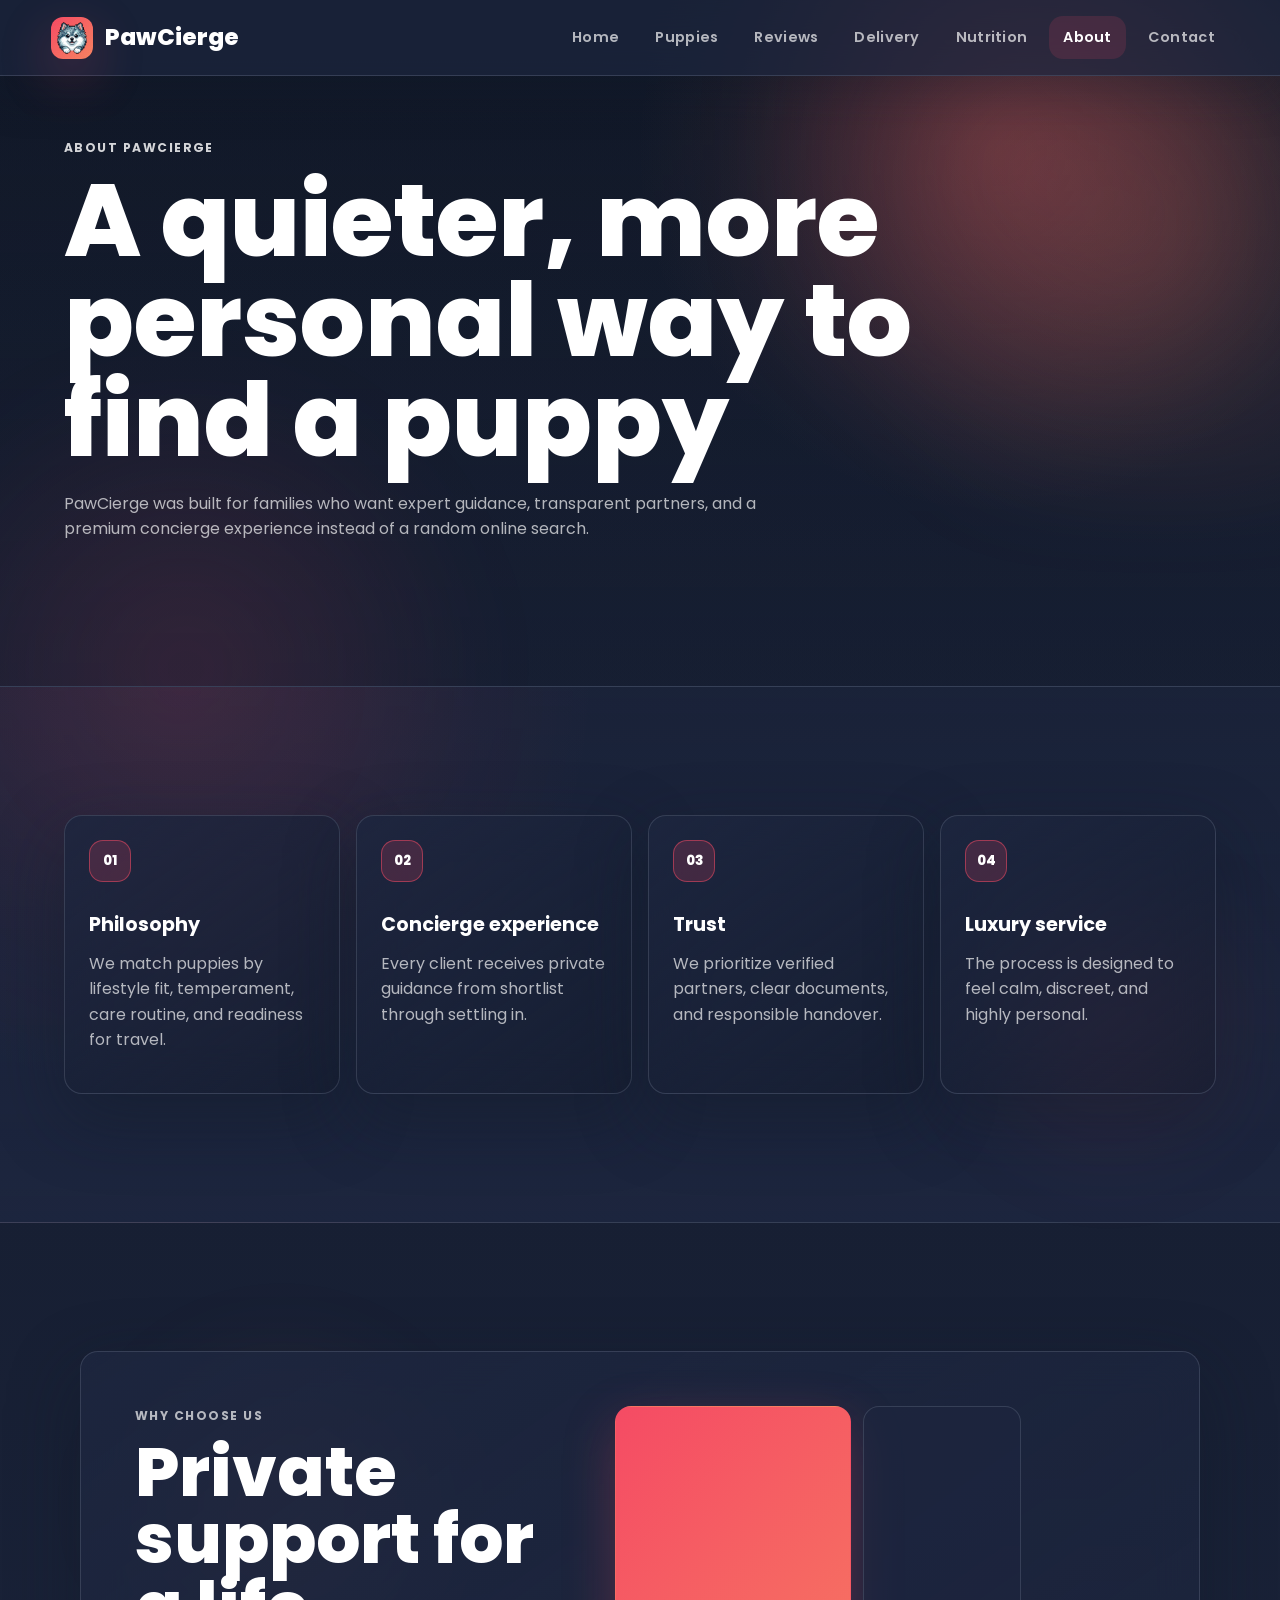
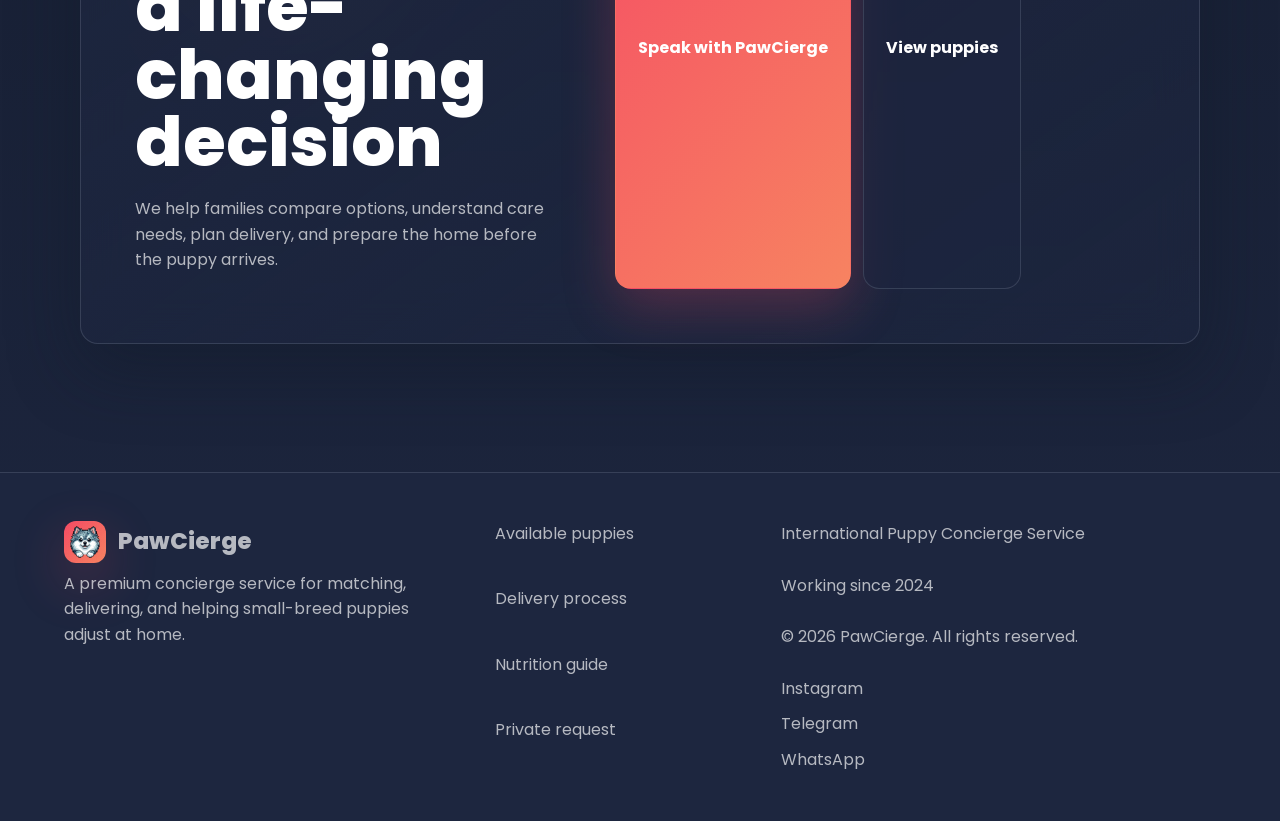
==== about.html @ ec2040f7 "update" ====
<!DOCTYPE html>
<html lang="en">
<head>
  <meta charset="UTF-8">
  <meta name="viewport" content="width=device-width, initial-scale=1.0">
  <meta name="description" content="About PawCierge, a premium international puppy concierge service.">
  <title>About | PawCierge</title>
  <link rel="icon" type="image/png" sizes="32x32" href="images/Logo/logo-32.png">
  <link rel="preconnect" href="https://fonts.googleapis.com">
  <link rel="preconnect" href="https://fonts.gstatic.com" crossorigin>
  <link href="https://fonts.googleapis.com/css2?family=Poppins:wght@400;500;600;700;800&display=swap" rel="stylesheet">
  <link rel="stylesheet" href="styles.css">
</head>
<body data-page="about">
  <div data-site-header></div>
  <main>
    <section class="section page-hero">
      <div class="section__head reveal">
        <p class="eyebrow">About PawCierge</p>
        <h1>A quieter, more personal way to find a puppy</h1>
        <p>PawCierge was built for families who want expert guidance, transparent partners, and a premium concierge experience instead of a random online search.</p>
      </div>
    </section>
    <section class="section section--dark">
      <div class="trust-grid reveal">
        <article class="trust-card"><span>01</span><h3>Philosophy</h3><p>We match puppies by lifestyle fit, temperament, care routine, and readiness for travel.</p></article>
        <article class="trust-card"><span>02</span><h3>Concierge experience</h3><p>Every client receives private guidance from shortlist through settling in.</p></article>
        <article class="trust-card"><span>03</span><h3>Trust</h3><p>We prioritize verified partners, clear documents, and responsible handover.</p></article>
        <article class="trust-card"><span>04</span><h3>Luxury service</h3><p>The process is designed to feel calm, discreet, and highly personal.</p></article>
      </div>
    </section>
    <section class="section lead-section">
      <div class="lead-panel reveal">
        <div class="lead-panel__copy">
          <p class="eyebrow">Why choose us</p>
          <h2>Private support for a life-changing decision</h2>
          <p>We help families compare options, understand care needs, plan delivery, and prepare the home before the puppy arrives.</p>
        </div>
        <div class="hero__actions">
          <a class="button button--primary" href="contact.html">Speak with PawCierge</a>
          <a class="button button--glass" href="puppies.html">View puppies</a>
        </div>
      </div>
    </section>
  </main>
  <div data-site-footer></div>
  <script src="data/puppies.js"></script>
  <script src="script.js"></script>
</body>
</html>
---- styles.css ----
:root {
  --accent-a: #F54B64;
  --accent-b: #F78361;
  --secondary-dark: #1D263F;
  --dark-grey: #4E586E;
  --white: #FFFFFF;
  --page-top: #111827;
  --primary-gradient: linear-gradient(135deg, #F54B64 0%, #F78361 100%);
  --surface: rgba(29, 38, 63, 0.72);
  --surface-solid: #1D263F;
  --surface-soft: rgba(29, 38, 63, 0.48);
  --line: rgba(78, 88, 110, 0.54);
  --line-hot: rgba(245, 75, 100, 0.52);
  --text-muted: rgba(255, 255, 255, 0.68);
  --text-soft: rgba(255, 255, 255, 0.82);
  --shadow: 0 24px 70px rgba(17, 24, 39, 0.44);
  --shadow-hot: 0 18px 52px rgba(245, 75, 100, 0.26);
  --font: "Poppins", "Google Sans", "Nunito Sans", Arial, sans-serif;
}

* {
  box-sizing: border-box;
}

html {
  width: 100%;
  max-width: 100%;
  overflow-x: hidden;
  scroll-behavior: smooth;
}

body {
  position: relative;
  width: 100%;
  max-width: 100%;
  overflow-x: hidden;
  margin: 0;
  color: var(--white);
  background: linear-gradient(180deg, #111827 0%, #1D263F 100%);
  font-family: var(--font);
  line-height: 1.6;
  text-size-adjust: 100%;
  -webkit-text-size-adjust: 100%;
  opacity: 0;
  transition: opacity 0.35s ease;
}

body.page-ready {
  opacity: 1;
}

img {
  display: block;
  width: auto;
  max-width: 100%;
  height: auto;
}

a {
  color: inherit;
  text-decoration: none;
}

button,
input,
textarea {
  min-width: 0;
  font: inherit;
}

main,
header,
footer,
section,
article,
div,
form,
nav {
  min-width: 0;
}

body::before,
body::after {
  position: fixed;
  z-index: -1;
  content: "";
  pointer-events: none;
  filter: blur(40px);
}

body::before {
  inset: -12% -8% auto auto;
  width: min(48vw, 620px);
  height: min(48vw, 620px);
  background:
    radial-gradient(circle at 40% 42%, rgba(245, 75, 100, 0.28), transparent 58%),
    radial-gradient(circle at 64% 58%, rgba(247, 131, 97, 0.22), transparent 62%);
}

body::after {
  inset: auto auto -12% -12%;
  width: min(54vw, 680px);
  height: min(54vw, 680px);
  background: radial-gradient(circle at 50% 50%, rgba(245, 75, 100, 0.18), transparent 64%);
}

.intro {
  position: fixed;
  inset: 0;
  z-index: 30;
  display: grid;
  place-items: center;
  overflow: hidden;
  overscroll-behavior: none;
  background:
    radial-gradient(circle at 48% 74%, rgba(245, 75, 100, 0.22), transparent 34%),
    radial-gradient(circle at 66% 44%, rgba(247, 131, 97, 0.16), transparent 38%),
    linear-gradient(180deg, #111827 0%, #1D263F 100%);
  transition: opacity 0.8s ease, visibility 0.8s ease;
}

.intro--hidden {
  opacity: 0;
  visibility: hidden;
}

.intro__skip {
  position: absolute;
  top: 24px;
  right: 24px;
  z-index: 2;
  min-height: 44px;
  padding: 0 18px;
  color: var(--white);
  cursor: pointer;
  background: rgba(29, 38, 63, 0.66);
  border: 1px solid var(--line);
  border-radius: 16px;
  box-shadow: var(--shadow);
  backdrop-filter: blur(18px);
  transition: transform 0.3s ease, border-color 0.3s ease, box-shadow 0.3s ease;
}

.intro__skip:hover {
  transform: translateY(-2px);
  border-color: var(--line-hot);
  box-shadow: var(--shadow-hot);
}

.intro__track {
  position: absolute;
  inset: auto 0 31%;
  height: clamp(170px, 25vw, 280px);
}

.intro__puppy {
  position: absolute;
  bottom: 0;
  width: clamp(180px, 26vw, 360px);
  opacity: 0;
  filter: drop-shadow(0 18px 28px rgba(17, 24, 39, 0.58));
  animation: puppyRun 3.35s ease-in-out 0.25s forwards;
}

.intro__brand {
  display: grid;
  gap: 10px;
  place-items: center;
  max-width: calc(100% - 32px);
  opacity: 0;
  animation: brandReveal 1.5s ease 3s forwards;
}

.intro__mark,
.brand__mark {
  display: block;
  width: 46px;
  height: 46px;
  object-fit: contain;
  background: var(--primary-gradient);
  border-radius: 16px;
  box-shadow: var(--shadow-hot);
}

.intro__name {
  font-size: clamp(4rem, 12vw, 9rem);
  font-weight: 800;
  line-height: 0.92;
  letter-spacing: 0;
}

.intro__line,
.eyebrow {
  color: var(--text-soft);
  font-size: 0.76rem;
  font-weight: 700;
  letter-spacing: 0.12em;
  text-transform: uppercase;
}

.site-header {
  position: fixed;
  top: 0;
  left: 0;
  right: 0;
  z-index: 10;
  display: flex;
  align-items: center;
  justify-content: space-between;
  gap: 24px;
  padding: 16px clamp(18px, 4vw, 58px);
  background: rgba(29, 38, 63, 0.72);
  border-bottom: 1px solid var(--line);
  backdrop-filter: blur(22px);
  box-shadow: 0 18px 44px rgba(17, 24, 39, 0.28);
  transform: translateZ(0);
  will-change: transform;
}

.brand {
  display: inline-flex;
  align-items: center;
  gap: 12px;
  font-size: 1.45rem;
  font-weight: 800;
  letter-spacing: 0;
}

.brand__mark {
  width: 42px;
  height: 42px;
  font-size: 0.86rem;
  border-radius: 12px;
}

.nav {
  display: flex;
  gap: 8px;
  color: var(--text-muted);
  font-size: 0.9rem;
  font-weight: 600;
  letter-spacing: 0.02em;
}

.nav a {
  position: relative;
  padding: 10px 14px;
  border-radius: 14px;
  transition: color 0.3s ease, background 0.3s ease, box-shadow 0.3s ease;
}

.nav a::after {
  position: absolute;
  left: 14px;
  right: 14px;
  bottom: 7px;
  height: 2px;
  content: "";
  background: var(--primary-gradient);
  border-radius: 999px;
  opacity: 0;
  transform: scaleX(0.4);
  transition: opacity 0.3s ease, transform 0.3s ease;
}

.nav a:hover {
  color: var(--white);
  background: rgba(78, 88, 110, 0.28);
  box-shadow: 0 0 28px rgba(245, 75, 100, 0.12);
}

.nav a.is-current {
  color: var(--white);
  background: rgba(245, 75, 100, 0.14);
}

.nav a:hover::after {
  opacity: 1;
  transform: scaleX(1);
}

.section {
  position: relative;
  width: 100%;
  max-width: 100%;
  padding: clamp(76px, 10vw, 128px) clamp(18px, 5vw, 72px);
  overflow-x: clip;
}

.hero {
  display: grid;
  min-height: 100svh;
  align-items: end;
  overflow: hidden;
  padding-top: 118px;
}

.page-hero {
  display: grid;
  min-height: 58svh;
  align-items: end;
  padding-top: 138px;
  background:
    radial-gradient(circle at 78% 22%, rgba(247, 131, 97, 0.16), transparent 32%),
    linear-gradient(180deg, rgba(17, 24, 39, 0.1), rgba(29, 38, 63, 0.28));
}

.page-hero .section__head {
  margin-bottom: 0;
}

.hero::after,
.section--dark::after,
.lead-section::after {
  position: absolute;
  z-index: 0;
  content: "";
  pointer-events: none;
  border-radius: 50%;
  filter: blur(46px);
}

.hero::after {
  right: 8%;
  top: 18%;
  width: min(420px, 42vw);
  height: min(420px, 42vw);
  background: radial-gradient(circle, rgba(247, 131, 97, 0.18), transparent 68%);
}

.hero__media,
.hero__overlay {
  position: absolute;
  inset: 0;
}

.hero__media {
  background-image: url("images/hero/background.jpg");
  background-size: cover;
  background-position: center center;
  background-repeat: no-repeat;
  opacity: 0.9;
  filter: saturate(1.14) contrast(1.06) brightness(1.04);
  transform: scale(1.01);
}

.hero__overlay {
  background:
    radial-gradient(ellipse at 24% 68%, rgba(17, 24, 39, 0.64), transparent 34%),
    linear-gradient(90deg, rgba(17, 24, 39, 0.92) 0%, rgba(17, 24, 39, 0.82) 25%, rgba(29, 38, 63, 0.34) 46%, transparent 64%);
}

.hero__content {
  position: relative;
  z-index: 1;
  max-width: 900px;
  padding-bottom: clamp(38px, 9vw, 92px);
  overflow-wrap: anywhere;
}

h1,
h2,
h3,
p {
  margin-top: 0;
}

h1,
h2 {
  margin-bottom: 20px;
  color: var(--white);
  font-weight: 800;
  line-height: 0.98;
  letter-spacing: 0;
}

h1 {
  font-size: clamp(3.1rem, 8vw, 7.3rem);
}

h2 {
  font-size: clamp(2.35rem, 5.4vw, 5rem);
}

h3 {
  margin-bottom: 10px;
  color: var(--white);
  font-size: 1.2rem;
  font-weight: 700;
  letter-spacing: 0;
}

.hero__text {
  max-width: 700px;
  color: var(--text-muted);
  font-size: clamp(1rem, 2vw, 1.22rem);
}

.hero__actions,
.puppy-card__actions {
  display: flex;
  flex-wrap: wrap;
  gap: 12px;
}

.hero__stats {
  display: grid;
  grid-template-columns: repeat(3, minmax(0, 1fr));
  gap: 10px;
  max-width: 720px;
  margin-top: 28px;
}

.hero__stats span {
  display: grid;
  gap: 2px;
  min-width: 0;
  padding: 14px;
  color: var(--text-muted);
  background: rgba(29, 38, 63, 0.48);
  border: 1px solid rgba(255, 255, 255, 0.1);
  border-radius: 16px;
  backdrop-filter: blur(18px);
}

.hero__stats strong {
  color: var(--white);
  font-size: 1.15rem;
  line-height: 1;
}

.button {
  display: inline-flex;
  align-items: center;
  justify-content: center;
  min-height: 50px;
  max-width: 100%;
  padding: 0 22px;
  color: var(--white);
  font-weight: 700;
  cursor: pointer;
  border: 1px solid transparent;
  border-radius: 16px;
  transition: transform 0.3s ease, border-color 0.3s ease, background 0.3s ease, box-shadow 0.3s ease;
}

.button:hover {
  transform: translateY(-2px);
}

.button--primary {
  background: var(--primary-gradient);
  box-shadow: var(--shadow-hot);
}

.button--primary:hover {
  box-shadow: 0 22px 70px rgba(247, 131, 97, 0.34);
}

.button--glass {
  color: var(--white);
  background: rgba(29, 38, 63, 0.62);
  border-color: var(--line);
}

.button--glass:hover {
  border-color: var(--line-hot);
  background: rgba(78, 88, 110, 0.36);
  box-shadow: 0 18px 44px rgba(245, 75, 100, 0.14);
}

.hero__note {
  position: absolute;
  right: clamp(18px, 5vw, 72px);
  bottom: clamp(18px, 5vw, 52px);
  z-index: 1;
  max-width: 350px;
  padding: 22px;
  background: var(--surface);
  border: 1px solid var(--line);
  border-radius: 18px;
  box-shadow: var(--shadow);
  backdrop-filter: blur(22px);
}

.hero__note span {
  display: block;
  margin-bottom: 8px;
  color: var(--text-soft);
}

.section-cta {
  position: relative;
  z-index: 1;
  display: flex;
  flex-wrap: wrap;
  gap: 12px;
  margin-top: 24px;
}

.section--dark {
  background:
    radial-gradient(circle at 14% 0%, rgba(245, 75, 100, 0.11), transparent 34%),
    linear-gradient(180deg, rgba(29, 38, 63, 0.64), rgba(29, 38, 63, 0.92));
  border-top: 1px solid var(--line);
  border-bottom: 1px solid var(--line);
}

.section--dark::after {
  right: 0;
  bottom: 6%;
  width: min(340px, 70vw);
  height: min(340px, 70vw);
  background: radial-gradient(circle, rgba(245, 75, 100, 0.13), transparent 68%);
}

.section__head {
  position: relative;
  z-index: 1;
  max-width: 900px;
  margin-bottom: 34px;
}

.facts-carousel {
  position: relative;
  z-index: 1;
  display: grid;
  grid-auto-flow: column;
  grid-auto-columns: minmax(min(260px, 84vw), 1fr);
  gap: 18px;
  overflow-x: auto;
  overflow-y: hidden;
  padding-bottom: 14px;
  scroll-snap-type: x mandatory;
  scroll-padding-inline: 1px;
  overscroll-behavior-inline: contain;
  -webkit-overflow-scrolling: touch;
}

.facts-carousel::-webkit-scrollbar {
  display: none;
}

.fact-card,
.review-card,
.puppy-card,
.lead-panel {
  background: linear-gradient(145deg, rgba(29, 38, 63, 0.88), rgba(29, 38, 63, 0.58));
  border: 1px solid var(--line);
  border-radius: 18px;
  box-shadow: var(--shadow);
  backdrop-filter: blur(22px);
}

.fact-card {
  min-height: 250px;
  padding: 26px;
  scroll-snap-align: start;
  scroll-snap-stop: always;
  transition: transform 0.3s ease, border-color 0.3s ease, background 0.3s ease, box-shadow 0.3s ease;
}

.fact-card:hover,
.puppy-card:hover {
  transform: translateY(-6px);
  border-color: var(--line-hot);
  background: linear-gradient(145deg, rgba(29, 38, 63, 0.94), rgba(78, 88, 110, 0.34));
  box-shadow: 0 24px 74px rgba(245, 75, 100, 0.18);
}

.fact-card__icon {
  display: grid;
  width: 48px;
  height: 48px;
  place-items: center;
  margin-bottom: 30px;
  color: var(--white);
  font-size: 0;
  background: var(--primary-gradient);
  border: 1px solid rgba(255, 255, 255, 0.18);
  border-radius: 16px;
  box-shadow: 0 16px 42px rgba(245, 75, 100, 0.18);
}

.fact-card__icon::before {
  font-size: 1.05rem;
  line-height: 1;
}

.fact-card:nth-child(1) .fact-card__icon::before {
  content: "\2197";
}

.fact-card:nth-child(2) .fact-card__icon::before {
  content: "\25C6";
}

.fact-card:nth-child(3) .fact-card__icon::before {
  content: "\2726";
}

.fact-card:nth-child(4) .fact-card__icon::before {
  content: "\2665";
}

.fact-card p,
.review-card span,
.puppy-card p,
.lead-panel p,
.footer p,
.footer a {
  color: var(--text-muted);
}

.trust-section {
  background:
    radial-gradient(circle at 84% 10%, rgba(247, 131, 97, 0.12), transparent 30%),
    linear-gradient(180deg, rgba(17, 24, 39, 0.08), rgba(29, 38, 63, 0.42));
  overflow: hidden;
}

.trust-grid {
  position: relative;
  z-index: 1;
  display: grid;
  grid-template-columns: repeat(4, minmax(0, 1fr));
  gap: 16px;
}

.trust-card {
  min-width: 0;
  min-height: 250px;
  padding: 24px;
  background: linear-gradient(145deg, rgba(29, 38, 63, 0.86), rgba(17, 24, 39, 0.42));
  border: 1px solid var(--line);
  border-radius: 18px;
  box-shadow: var(--shadow);
  backdrop-filter: blur(22px);
}

.trust-card span {
  display: inline-grid;
  width: 42px;
  height: 42px;
  place-items: center;
  margin-bottom: 28px;
  color: var(--white);
  font-size: 0.82rem;
  font-weight: 800;
  background: rgba(245, 75, 100, 0.18);
  border: 1px solid var(--line-hot);
  border-radius: 14px;
}

.trust-card p {
  color: var(--text-muted);
}

.review-shell {
  position: relative;
  width: 100%;
  max-width: 1000px;
  margin: 0 auto;
  padding: 0 58px 42px;
  overflow: hidden;
}

.reviews-track {
  overflow: hidden;
  overscroll-behavior-inline: contain;
  touch-action: pan-y;
}

.review-card {
  display: none;
  grid-template-columns: 260px 1fr;
  gap: 30px;
  align-items: center;
  min-height: 360px;
  padding: clamp(20px, 4vw, 34px);
  overflow: hidden;
}

.review-card.is-active {
  display: grid;
  animation: fadeLift 0.45s ease;
}

.review-card img {
  width: 100%;
  aspect-ratio: 1;
  object-fit: cover;
  border: 1px solid var(--line);
  border-radius: 16px;
}

.stars {
  margin-bottom: 18px;
  color: var(--accent-b);
  font-size: 0;
  letter-spacing: 0.16em;
}

.stars::before {
  content: "\2605\2605\2605\2605\2605";
  font-size: 1rem;
  letter-spacing: 0.16em;
}

.review-card__text {
  color: var(--white);
  font-size: clamp(1.45rem, 3vw, 2.2rem);
  font-weight: 700;
  line-height: 1.12;
  letter-spacing: 0;
  overflow-wrap: anywhere;
}

.carousel-arrow {
  position: absolute;
  top: 42%;
  z-index: 1;
  display: grid;
  width: 44px;
  height: 44px;
  place-items: center;
  color: var(--white);
  font-size: 0;
  cursor: pointer;
  background: rgba(29, 38, 63, 0.78);
  border: 1px solid var(--line);
  border-radius: 16px;
  box-shadow: var(--shadow);
  transition: transform 0.3s ease, border-color 0.3s ease, box-shadow 0.3s ease;
}

.carousel-arrow::before {
  font-size: 1.8rem;
  line-height: 1;
}

.carousel-arrow--prev::before {
  content: "\2039";
}

.carousel-arrow--next::before {
  content: "\203A";
}

.carousel-arrow:hover {
  transform: translateY(-2px);
  border-color: var(--line-hot);
  box-shadow: var(--shadow-hot);
}

.carousel-arrow--prev {
  left: 0;
}

.carousel-arrow--next {
  right: 0;
}

.review-dots {
  display: flex;
  justify-content: center;
  gap: 10px;
  margin-top: 22px;
}

.review-dots button {
  width: 9px;
  height: 9px;
  padding: 0;
  cursor: pointer;
  background: var(--dark-grey);
  border: 0;
  border-radius: 50%;
  transition: width 0.3s ease, background 0.3s ease;
}

.review-dots button.is-active {
  width: 30px;
  background: var(--primary-gradient);
  border-radius: 999px;
}

.puppy-grid {
  position: relative;
  z-index: 1;
  display: grid;
  grid-template-columns: repeat(3, minmax(0, 1fr));
  gap: 22px;
}

.catalog-controls {
  position: relative;
  z-index: 1;
  display: grid;
  grid-template-columns: repeat(5, minmax(0, 1fr));
  gap: 12px;
  margin-bottom: 18px;
  padding: 16px;
  background: rgba(17, 24, 39, 0.28);
  border: 1px solid var(--line);
  border-radius: 18px;
  backdrop-filter: blur(18px);
}

.catalog-controls label {
  display: grid;
  min-width: 0;
  gap: 8px;
}

.catalog-controls span {
  color: var(--text-soft);
  font-size: 0.78rem;
  font-weight: 800;
}

.catalog-controls select,
.lead-form select {
  width: 100%;
  max-width: 100%;
  height: 48px;
  min-width: 0;
  padding: 0 40px 0 14px;
  color: var(--white);
  cursor: pointer;
  appearance: none;
  background:
    linear-gradient(45deg, transparent 50%, rgba(255, 255, 255, 0.78) 50%) calc(100% - 22px) 50% / 7px 7px no-repeat,
    linear-gradient(135deg, rgba(255, 255, 255, 0.78) 50%, transparent 50%) calc(100% - 17px) 50% / 7px 7px no-repeat,
    rgba(29, 38, 63, 0.68);
  border: 1px solid var(--line);
  border-radius: 14px;
  outline: 0;
  transition: border-color 0.3s ease, box-shadow 0.3s ease, background-color 0.3s ease;
}

.catalog-controls select:focus,
.lead-form select:focus {
  border-color: var(--line-hot);
  box-shadow: 0 0 0 4px rgba(245, 75, 100, 0.16);
}

.catalog-count {
  position: relative;
  z-index: 1;
  margin: 0 0 18px;
  color: var(--text-soft);
  font-weight: 700;
}

.catalog-empty {
  grid-column: 1 / -1;
  margin: 0;
  padding: 24px;
  color: var(--text-soft);
  background: rgba(17, 24, 39, 0.32);
  border: 1px solid var(--line);
  border-radius: 18px;
}

.puppy-card {
  overflow: hidden;
  transition: transform 0.3s ease, border-color 0.3s ease, background 0.3s ease, box-shadow 0.3s ease;
}

.puppy-card[data-status="reserved"] {
  opacity: 0.78;
}

.puppy-card__image {
  position: relative;
  background: var(--secondary-dark);
}

.puppy-card__image img {
  width: 100%;
  aspect-ratio: 4 / 3;
  object-fit: cover;
}

.puppy-card__image span {
  position: absolute;
  top: 14px;
  left: 14px;
  padding: 8px 12px;
  color: var(--white);
  font-size: 0.78rem;
  font-weight: 800;
  background: var(--primary-gradient);
  border-radius: 14px;
  box-shadow: var(--shadow-hot);
}

.puppy-card__image span[data-status="reserved"] {
  background: linear-gradient(135deg, #4E586E, #1D263F);
  box-shadow: 0 16px 42px rgba(17, 24, 39, 0.22);
}

.puppy-card__body {
  display: grid;
  gap: 18px;
  padding: 22px;
  min-width: 0;
}

.puppy-card__heading {
  display: flex;
  align-items: start;
  justify-content: space-between;
  gap: 12px;
}

.puppy-card__heading p {
  margin-bottom: 0;
}

.puppy-card__price {
  flex: 0 0 auto;
  color: var(--white);
  font-weight: 800;
}

.puppy-card__meta {
  display: grid;
  grid-template-columns: repeat(3, 1fr);
  gap: 10px;
  margin: 0;
}

.puppy-card__meta div {
  padding-top: 12px;
  border-top: 1px solid var(--line);
}

.puppy-card__meta dt {
  color: var(--text-muted);
  font-size: 0.78rem;
}

.puppy-card__meta dd {
  margin: 0;
  color: var(--white);
  font-weight: 700;
}

.puppy-card__summary {
  min-height: 54px;
  margin-bottom: 0;
}

.nutrition-section {
  overflow: hidden;
}

.nutrition-section::before {
  position: absolute;
  right: 8%;
  top: 14%;
  z-index: 0;
  width: min(420px, 76vw);
  height: min(420px, 76vw);
  content: "";
  pointer-events: none;
  background:
    radial-gradient(circle at 42% 42%, rgba(247, 131, 97, 0.18), transparent 58%),
    radial-gradient(circle at 62% 60%, rgba(245, 75, 100, 0.14), transparent 64%);
  border-radius: 50%;
  filter: blur(46px);
}

.section__head p:not(.eyebrow) {
  max-width: 700px;
  color: var(--text-muted);
}

.nutrition-match {
  position: relative;
  z-index: 1;
  display: grid;
  grid-template-columns: minmax(0, 1.02fr) minmax(320px, 0.98fr);
  gap: clamp(22px, 4vw, 42px);
  max-width: 1120px;
  width: 100%;
  margin: 0 auto;
  padding: clamp(22px, 5vw, 46px);
  overflow: hidden;
  background:
    radial-gradient(circle at 10% 0%, rgba(247, 131, 97, 0.14), transparent 34%),
    linear-gradient(145deg, rgba(29, 38, 63, 0.9), rgba(29, 38, 63, 0.58));
  border: 1px solid var(--line);
  border-radius: 24px;
  box-shadow: var(--shadow), 0 0 70px rgba(245, 75, 100, 0.1);
  backdrop-filter: blur(24px);
}

.nutrition-form {
  display: grid;
  grid-template-columns: repeat(2, minmax(0, 1fr));
  gap: 16px;
}

.nutrition-form label,
.nutrition-form fieldset {
  display: grid;
  min-width: 0;
  gap: 8px;
  margin: 0;
  padding: 0;
  border: 0;
}

.nutrition-form span,
.nutrition-form legend,
.nutrition-result__grid span {
  color: var(--text-soft);
  font-size: 0.84rem;
  font-weight: 700;
}

.nutrition-form select {
  width: 100%;
  max-width: 100%;
  height: 52px;
  min-width: 0;
  padding: 0 42px 0 16px;
  color: var(--white);
  cursor: pointer;
  appearance: none;
  background:
    linear-gradient(45deg, transparent 50%, rgba(255, 255, 255, 0.82) 50%) calc(100% - 22px) 50% / 7px 7px no-repeat,
    linear-gradient(135deg, rgba(255, 255, 255, 0.82) 50%, transparent 50%) calc(100% - 17px) 50% / 7px 7px no-repeat,
    rgba(17, 24, 39, 0.36);
  border: 1px solid var(--line);
  border-radius: 16px;
  outline: 0;
  transition: border-color 0.3s ease, box-shadow 0.3s ease, background-color 0.3s ease;
}

.nutrition-form select:focus {
  border-color: var(--line-hot);
  box-shadow: 0 0 0 4px rgba(245, 75, 100, 0.16);
}

.nutrition-needs {
  grid-column: 1 / -1;
  grid-template-columns: repeat(5, minmax(0, 1fr));
  align-items: stretch;
}

.nutrition-needs legend {
  grid-column: 1 / -1;
}

.nutrition-needs label {
  position: relative;
  min-height: 54px;
  cursor: pointer;
}

.nutrition-needs input {
  position: absolute;
  opacity: 0;
  pointer-events: none;
}

.nutrition-needs label span {
  display: grid;
  height: 100%;
  min-height: 54px;
  place-items: center;
  padding: 10px;
  color: var(--white);
  line-height: 1.2;
  text-align: center;
  background: rgba(17, 24, 39, 0.36);
  border: 1px solid var(--line);
  border-radius: 16px;
  transition: border-color 0.3s ease, background 0.3s ease, box-shadow 0.3s ease;
}

.nutrition-needs input:checked + span {
  background: linear-gradient(135deg, rgba(245, 75, 100, 0.86), rgba(247, 131, 97, 0.82));
  border-color: rgba(255, 255, 255, 0.2);
  box-shadow: 0 14px 36px rgba(245, 75, 100, 0.18);
}

.nutrition-form .button {
  grid-column: 1 / -1;
  justify-self: start;
}

.nutrition-result {
  display: grid;
  align-content: center;
  min-height: 100%;
  padding: clamp(20px, 4vw, 30px);
  overflow: hidden;
  background:
    radial-gradient(circle at 100% 0%, rgba(247, 131, 97, 0.16), transparent 36%),
    rgba(17, 24, 39, 0.36);
  border: 1px solid rgba(255, 255, 255, 0.11);
  border-radius: 22px;
  box-shadow: inset 0 1px 0 rgba(255, 255, 255, 0.08);
}

.nutrition-result[hidden] {
  display: none;
}

.nutrition-result.is-visible {
  animation: fadeLift 0.45s ease;
}

.nutrition-result h3 {
  margin-bottom: 18px;
  font-size: clamp(1.6rem, 3vw, 2.3rem);
  line-height: 1.08;
}

.nutrition-result p {
  margin-bottom: 14px;
  color: var(--text-muted);
}

.nutrition-result__grid {
  display: grid;
  grid-template-columns: repeat(2, minmax(0, 1fr));
  gap: 12px;
  margin-bottom: 18px;
}

.nutrition-result__grid div {
  display: grid;
  gap: 6px;
  padding: 14px;
  background: rgba(29, 38, 63, 0.52);
  border: 1px solid var(--line);
  border-radius: 16px;
}

.nutrition-result__grid strong {
  color: var(--white);
  line-height: 1.25;
}

.nutrition-result small {
  display: block;
  margin-top: 4px;
  color: var(--text-soft);
  line-height: 1.5;
}

.puppy-detail {
  position: fixed;
  inset: 0;
  z-index: 40;
  display: grid;
  place-items: center;
  padding: clamp(14px, 3vw, 28px);
  overflow-y: auto;
  overscroll-behavior: contain;
}

.puppy-detail[hidden] {
  display: none;
}

.puppy-detail__backdrop {
  position: fixed;
  inset: 0;
  background: rgba(5, 8, 18, 0.78);
  backdrop-filter: blur(18px);
}

.puppy-detail__panel {
  position: relative;
  z-index: 1;
  display: grid;
  grid-template-columns: minmax(0, 0.92fr) minmax(0, 1.08fr);
  gap: clamp(22px, 4vw, 42px);
  width: min(1180px, 100%);
  max-height: calc(100svh - 32px);
  overflow: auto;
  padding: clamp(18px, 4vw, 34px);
  background:
    radial-gradient(circle at 12% 8%, rgba(247, 131, 97, 0.16), transparent 34%),
    linear-gradient(145deg, rgba(29, 38, 63, 0.96), rgba(17, 24, 39, 0.92));
  border: 1px solid var(--line);
  border-radius: 26px;
  box-shadow: 0 38px 120px rgba(0, 0, 0, 0.52);
}

.puppy-detail__close {
  position: absolute;
  top: 16px;
  right: 16px;
  z-index: 2;
  min-height: 40px;
  padding: 0 14px;
  color: var(--white);
  cursor: pointer;
  background: rgba(17, 24, 39, 0.64);
  border: 1px solid var(--line);
  border-radius: 14px;
}

.puppy-detail__gallery {
  display: grid;
  align-content: start;
  gap: 12px;
  min-width: 0;
}

.puppy-detail__gallery > img {
  width: 100%;
  aspect-ratio: 4 / 5;
  object-fit: cover;
  background: var(--secondary-dark);
  border: 1px solid var(--line);
  border-radius: 20px;
}

.puppy-detail__thumbs {
  display: grid;
  grid-template-columns: repeat(3, minmax(0, 1fr));
  gap: 10px;
}

.puppy-detail__thumbs button {
  min-width: 0;
  padding: 0;
  overflow: hidden;
  cursor: pointer;
  background: transparent;
  border: 1px solid var(--line);
  border-radius: 14px;
}

.puppy-detail__thumbs button.is-active {
  border-color: var(--line-hot);
  box-shadow: 0 0 0 3px rgba(245, 75, 100, 0.14);
}

.puppy-detail__thumbs img {
  width: 100%;
  aspect-ratio: 1;
  object-fit: cover;
}

.puppy-detail__content {
  display: grid;
  align-content: start;
  gap: 18px;
  min-width: 0;
  padding-top: 26px;
}

.puppy-detail__content h2 {
  margin-bottom: 0;
  font-size: clamp(2.35rem, 4.6vw, 4.6rem);
}

.puppy-detail__content h1 {
  margin-bottom: 0;
  font-size: clamp(2.35rem, 4.8vw, 5rem);
}

.puppy-detail__content > p,
.detail-info-grid p {
  color: var(--text-muted);
}

.puppy-detail__facts {
  display: grid;
  grid-template-columns: repeat(4, minmax(0, 1fr));
  gap: 10px;
  margin: 0;
}

.puppy-detail__facts div,
.detail-info-grid section {
  min-width: 0;
  padding: 14px;
  background: rgba(17, 24, 39, 0.34);
  border: 1px solid var(--line);
  border-radius: 16px;
}

.puppy-detail__facts dt {
  color: var(--text-muted);
  font-size: 0.76rem;
  font-weight: 700;
}

.puppy-detail__facts dd {
  margin: 0;
  color: var(--white);
  font-weight: 800;
}

.trait-list {
  display: flex;
  flex-wrap: wrap;
  gap: 8px;
}

.trait-list span {
  padding: 8px 12px;
  color: var(--white);
  font-size: 0.82rem;
  font-weight: 800;
  background: rgba(245, 75, 100, 0.16);
  border: 1px solid var(--line-hot);
  border-radius: 999px;
}

.detail-info-grid {
  display: grid;
  grid-template-columns: repeat(3, minmax(0, 1fr));
  gap: 10px;
}

.detail-info-grid h3 {
  font-size: 1rem;
}

.detail-info-grid p {
  margin-bottom: 0;
  font-size: 0.9rem;
}

.detail-inquiry {
  display: grid;
  grid-template-columns: repeat(2, minmax(0, 1fr));
  gap: 12px;
  padding: 16px;
  background: rgba(17, 24, 39, 0.28);
  border: 1px solid var(--line);
  border-radius: 18px;
}

.detail-inquiry label {
  display: grid;
  gap: 8px;
  min-width: 0;
}

.detail-inquiry label:nth-child(3),
.detail-inquiry .button,
.detail-inquiry .form-message {
  grid-column: 1 / -1;
}

.detail-inquiry span {
  color: var(--text-soft);
  font-size: 0.84rem;
  font-weight: 700;
}

.detail-inquiry input,
.detail-inquiry textarea {
  width: 100%;
  max-width: 100%;
  color: var(--white);
  background: rgba(29, 38, 63, 0.68);
  border: 1px solid var(--line);
  border-radius: 14px;
  outline: 0;
}

.detail-inquiry input {
  height: 48px;
  padding: 0 14px;
}

.detail-inquiry textarea {
  min-height: 92px;
  padding: 12px 14px;
  resize: vertical;
}

.detail-contact-row {
  display: flex;
  flex-wrap: wrap;
  gap: 10px;
}

body.has-detail-open {
  overflow: hidden;
}

.puppy-page-hero {
  display: grid;
  grid-template-columns: minmax(0, 0.94fr) minmax(0, 1.06fr);
  gap: clamp(24px, 5vw, 62px);
  align-items: center;
  padding-top: 142px;
}

.lead-section::after {
  left: 8%;
  top: 12%;
  width: min(360px, 72vw);
  height: min(360px, 72vw);
  background: radial-gradient(circle, rgba(247, 131, 97, 0.16), transparent 68%);
}

.lead-panel {
  position: relative;
  z-index: 1;
  display: grid;
  grid-template-columns: 0.88fr 1.12fr;
  gap: clamp(28px, 5vw, 64px);
  max-width: 1120px;
  width: 100%;
  margin: 0 auto;
  padding: clamp(24px, 5vw, 54px);
}

.lead-form {
  display: grid;
  gap: 16px;
}

.lead-form label,
.lead-form fieldset {
  display: grid;
  gap: 8px;
  margin: 0;
  padding: 0;
  border: 0;
}

.lead-form span,
.lead-form legend {
  color: var(--text-soft);
  font-size: 0.86rem;
  font-weight: 700;
}

.lead-form input,
.lead-form select,
.lead-form textarea {
  width: 100%;
  max-width: 100%;
  color: var(--white);
  background: rgba(29, 38, 63, 0.68);
  border: 1px solid var(--line);
  border-radius: 16px;
  outline: 0;
  transition: border-color 0.3s ease, box-shadow 0.3s ease, background 0.3s ease;
}

.lead-form input::placeholder,
.lead-form textarea::placeholder {
  color: rgba(255, 255, 255, 0.54);
}

.lead-form input,
.lead-form select {
  height: 52px;
  padding: 0 16px;
}

.lead-form textarea {
  resize: vertical;
  min-height: 112px;
  padding: 14px 16px;
}

.lead-form input:focus,
.lead-form select:focus,
.lead-form textarea:focus {
  background: rgba(29, 38, 63, 0.86);
  border-color: var(--line-hot);
  box-shadow: 0 0 0 4px rgba(245, 75, 100, 0.16);
}

.contact-choice {
  grid-template-columns: 1fr 1fr;
}

.contact-choice legend {
  grid-column: 1 / -1;
}

.radio-card {
  position: relative;
  min-height: 54px;
  cursor: pointer;
}

.radio-card input {
  position: absolute;
  opacity: 0;
  pointer-events: none;
}

.radio-card span {
  display: grid;
  height: 100%;
  place-items: center;
  text-align: center;
  color: var(--white);
  background: rgba(29, 38, 63, 0.68);
  border: 1px solid var(--line);
  border-radius: 16px;
  transition: border-color 0.3s ease, background 0.3s ease, box-shadow 0.3s ease;
}

.radio-card input:checked + span {
  background: var(--primary-gradient);
  border-color: rgba(255, 255, 255, 0.18);
  box-shadow: var(--shadow-hot);
}

.form-message {
  min-height: 26px;
  margin: 0;
  color: var(--text-soft);
}

.lead-form.has-error .form-message {
  color: var(--accent-a);
}

.name-generator-section {
  overflow: hidden;
  padding-top: clamp(18px, 4vw, 42px);
}

.name-generator-section::before {
  position: absolute;
  right: 10%;
  top: 20%;
  z-index: 0;
  width: min(360px, 72vw);
  height: min(360px, 72vw);
  content: "";
  pointer-events: none;
  background: radial-gradient(circle, rgba(247, 131, 97, 0.15), transparent 68%);
  border-radius: 50%;
  filter: blur(44px);
}

.name-generator {
  position: relative;
  z-index: 1;
  display: grid;
  grid-template-columns: 1fr minmax(320px, 440px);
  gap: clamp(24px, 5vw, 54px);
  align-items: center;
  max-width: 1120px;
  width: 100%;
  margin: 0 auto;
  padding: clamp(24px, 5vw, 46px);
  overflow: hidden;
  background:
    radial-gradient(circle at 12% 16%, rgba(247, 131, 97, 0.16), transparent 32%),
    linear-gradient(145deg, rgba(29, 38, 63, 0.88), rgba(29, 38, 63, 0.56));
  border: 1px solid var(--line);
  border-radius: 26px;
  box-shadow: var(--shadow), 0 0 70px rgba(245, 75, 100, 0.12);
  backdrop-filter: blur(24px);
}

.name-generator__copy {
  position: relative;
  display: grid;
  gap: 12px;
}

.name-generator__copy h2 {
  max-width: 720px;
  margin-bottom: 4px;
  font-size: clamp(2rem, 4.8vw, 4.4rem);
}

.name-generator__copy p:not(.eyebrow),
.name-generator__widget {
  color: var(--text-muted);
}

.name-generator__icon {
  position: relative;
  display: block;
  width: 54px;
  height: 54px;
  margin-bottom: 8px;
  object-fit: contain;
  border: 1px solid rgba(255, 255, 255, 0.18);
  border-radius: 18px;
  box-shadow: var(--shadow-hot);
  animation: pawBounce 2.8s ease-in-out infinite;
}

.name-generator__widget {
  display: grid;
  gap: 18px;
  padding: clamp(18px, 3vw, 24px);
  background: rgba(17, 24, 39, 0.34);
  border: 1px solid rgba(255, 255, 255, 0.1);
  border-radius: 24px;
  box-shadow: inset 0 1px 0 rgba(255, 255, 255, 0.08);
  backdrop-filter: blur(18px);
}

.name-generator__categories {
  display: grid;
  grid-template-columns: repeat(5, minmax(0, 1fr));
  gap: 8px;
}

.name-generator__category {
  min-width: 0;
  min-height: 42px;
  padding: 0 10px;
  color: var(--text-soft);
  font-size: 0.82rem;
  font-weight: 800;
  cursor: pointer;
  background: rgba(29, 38, 63, 0.68);
  border: 1px solid var(--line);
  border-radius: 14px;
  transition: transform 0.3s ease, border-color 0.3s ease, background 0.3s ease, box-shadow 0.3s ease;
}

.name-generator__category:hover,
.name-generator__category.is-active {
  color: var(--white);
  background: var(--primary-gradient);
  border-color: rgba(255, 255, 255, 0.18);
  box-shadow: 0 12px 32px rgba(245, 75, 100, 0.2);
}

.name-generator__category:hover {
  transform: translateY(-2px);
}

.name-generator__result {
  display: grid;
  min-height: 104px;
  place-items: center;
  padding: 18px;
  color: var(--white);
  font-size: clamp(2.35rem, 7vw, 4.9rem);
  font-weight: 800;
  line-height: 0.96;
  text-align: center;
  overflow-wrap: anywhere;
  background:
    radial-gradient(circle at 50% 0%, rgba(247, 131, 97, 0.18), transparent 54%),
    rgba(29, 38, 63, 0.46);
  border: 1px solid rgba(255, 255, 255, 0.12);
  border-radius: 22px;
  box-shadow: 0 18px 54px rgba(17, 24, 39, 0.3);
}

.name-generator__result.is-changing {
  animation: nameReveal 0.48s ease;
}

.name-generator__button {
  width: 100%;
}

.footer {
  display: grid;
  grid-template-columns: 1.1fr 0.7fr 1.2fr;
  gap: 32px;
  padding: 48px clamp(18px, 5vw, 72px);
  overflow: hidden;
  background: var(--secondary-dark);
  border-top: 1px solid var(--line);
}

.footer__brand p {
  max-width: 360px;
}

.footer__links,
.footer__meta,
.footer__meta nav {
  display: grid;
  gap: 10px;
}

.footer a {
  transition: color 0.3s ease;
}

.footer a:hover {
  color: var(--accent-b);
}

.reveal {
  opacity: 0;
  transform: translateY(22px);
  transition: opacity 0.7s ease, transform 0.7s ease;
}

.reveal.is-visible {
  opacity: 1;
  transform: translateY(0);
}

@keyframes puppyRun {
  0% {
    left: -16%;
    opacity: 0;
    transform: translateY(0) scaleX(1);
  }
  15%,
  82% {
    opacity: 1;
  }
  44% {
    transform: translateY(-10px) scaleX(1);
  }
  100% {
    left: 108%;
    opacity: 0;
    transform: translateY(0) scaleX(1);
  }
}

@keyframes brandReveal {
  from {
    opacity: 0;
    transform: translateY(20px);
  }
  to {
    opacity: 1;
    transform: translateY(0);
  }
}

@keyframes fadeLift {
  from {
    opacity: 0;
    transform: translateY(14px);
  }
  to {
    opacity: 1;
    transform: translateY(0);
  }
}

@keyframes nameReveal {
  from {
    opacity: 0;
    transform: translateY(12px) scale(0.98);
  }
  to {
    opacity: 1;
    transform: translateY(0) scale(1);
  }
}

@keyframes pawBounce {
  0%,
  100% {
    transform: translateY(0) rotate(-4deg);
  }
  50% {
    transform: translateY(-5px) rotate(4deg);
  }
}

@media (max-width: 980px) {
  .nav {
    display: none;
  }

  .hero__note {
    position: relative;
    right: auto;
    bottom: auto;
    max-width: none;
    margin-top: 18px;
  }

  .puppy-grid {
    grid-template-columns: repeat(2, minmax(0, 1fr));
  }

  .lead-panel,
  .name-generator,
  .footer {
    grid-template-columns: 1fr;
  }
}

@media (max-width: 720px) {
  body::before,
  body::after,
  .hero::after,
  .section--dark::after,
  .nutrition-section::before,
  .lead-section::after,
  .name-generator-section::before {
    width: min(62vw, 260px);
    height: min(62vw, 260px);
    filter: blur(34px);
  }

  body::before {
    inset: -80px -96px auto auto;
  }

  body::after {
    inset: auto auto -96px -104px;
  }

  .site-header {
    min-height: 72px;
    padding: 12px max(16px, env(safe-area-inset-left)) 12px max(16px, env(safe-area-inset-right));
    background: rgba(29, 38, 63, 0.92);
    backdrop-filter: none;
  }

  .brand {
    gap: 10px;
    max-width: 100%;
    font-size: 1.22rem;
  }

  .brand__mark {
    flex: 0 0 40px;
    width: 40px;
    height: 40px;
  }

  .intro__name {
    font-size: clamp(3rem, 16vw, 5rem);
    line-height: 1;
    text-align: center;
    overflow-wrap: anywhere;
  }

  .intro__line {
    text-align: center;
  }

  .section {
    padding-right: clamp(16px, 5vw, 22px);
    padding-left: clamp(16px, 5vw, 22px);
  }

  .hero {
    min-height: 100svh;
    padding-top: 104px;
    align-items: end;
  }

  .hero__media {
    transform: none;
    background-position: 58% center;
  }

  .hero__overlay {
    background:
      radial-gradient(ellipse at 30% 58%, rgba(17, 24, 39, 0.66), transparent 42%),
      linear-gradient(90deg, rgba(17, 24, 39, 0.9) 0%, rgba(17, 24, 39, 0.62) 48%, transparent 78%),
      linear-gradient(180deg, rgba(17, 24, 39, 0.42), transparent 34%);
  }

  .hero__content {
    padding-bottom: 22px;
  }

  h1 {
    font-size: clamp(2.45rem, 13vw, 3.55rem);
    line-height: 1.02;
  }

  h2 {
    font-size: clamp(2rem, 10vw, 2.9rem);
    line-height: 1.04;
  }

  .hero__text {
    font-size: 1rem;
  }

  .hero__stats {
    grid-template-columns: 1fr;
    gap: 8px;
    margin-top: 18px;
  }

  .hero__stats span {
    padding: 12px;
    border-radius: 14px;
  }

  .hero__actions,
  .puppy-card__actions {
    display: grid;
    grid-template-columns: 1fr;
    width: 100%;
  }

  .button {
    width: 100%;
    min-height: 48px;
    padding-right: 16px;
    padding-left: 16px;
    border-radius: 14px;
    text-align: center;
  }

  .facts-carousel {
    grid-auto-columns: minmax(252px, 86%);
    gap: 14px;
    margin-right: calc(clamp(16px, 5vw, 22px) * -1);
    padding-right: clamp(16px, 5vw, 22px);
    padding-bottom: 10px;
  }

  .fact-card {
    min-height: 236px;
    padding: 22px;
    border-radius: 16px;
  }

  .trust-grid {
    grid-template-columns: 1fr;
    gap: 14px;
  }

  .trust-card {
    min-height: 0;
    padding: 22px;
    border-radius: 16px;
  }

  .review-shell {
    padding: 0 0 34px;
    overflow: hidden;
  }

  .reviews-track {
    min-height: 430px;
  }

  .carousel-arrow {
    display: none;
  }

  .review-card,
  .review-card.is-active {
    grid-template-columns: 1fr;
    gap: 20px;
    min-height: 430px;
    padding: 20px;
    border-radius: 16px;
    animation: none;
  }

  .review-card img {
    width: 100%;
    max-height: 260px;
    aspect-ratio: 16 / 10;
    object-fit: cover;
  }

  .review-card__text {
    font-size: clamp(1.25rem, 6vw, 1.7rem);
    line-height: 1.18;
  }

  .puppy-grid {
    grid-template-columns: 1fr;
    gap: 18px;
  }

  .catalog-controls {
    grid-template-columns: 1fr;
    padding: 14px;
    border-radius: 16px;
  }

  .puppy-card {
    border-radius: 16px;
  }

  .puppy-card__heading {
    display: grid;
    gap: 6px;
  }

  .puppy-card__body {
    padding: 20px;
  }

  .puppy-card__meta {
    gap: 8px;
  }

  .puppy-card__meta dt {
    font-size: 0.72rem;
  }

  .contact-choice {
    grid-template-columns: 1fr;
  }

  .page-hero {
    min-height: 46svh;
    padding-top: 104px;
  }

  .puppy-page-hero {
    grid-template-columns: 1fr;
    gap: 20px;
    padding-top: 104px;
  }

  .puppy-detail {
    align-items: start;
    padding: 10px;
  }

  .puppy-detail__panel {
    grid-template-columns: 1fr;
    gap: 18px;
    max-height: calc(100svh - 20px);
    padding: 16px;
    border-radius: 20px;
  }

  .puppy-detail__close {
    top: 10px;
    right: 10px;
  }

  .puppy-detail__gallery > img {
    aspect-ratio: 4 / 3;
    border-radius: 16px;
  }

  .puppy-detail__content {
    padding-top: 0;
  }

  .puppy-detail__facts,
  .detail-info-grid,
  .detail-inquiry {
    grid-template-columns: 1fr;
  }

  .detail-contact-row {
    display: grid;
    grid-template-columns: 1fr;
  }

  .nutrition-match {
    grid-template-columns: 1fr;
    gap: 20px;
    padding: 20px;
    border-radius: 20px;
  }

  .nutrition-form {
    grid-template-columns: 1fr;
  }

  .nutrition-form select {
    height: 50px;
    border-radius: 14px;
  }

  .nutrition-needs {
    grid-template-columns: repeat(2, minmax(0, 1fr));
  }

  .nutrition-needs label span {
    min-height: 52px;
    padding: 9px;
    border-radius: 14px;
  }

  .nutrition-form .button {
    justify-self: stretch;
  }

  .nutrition-result {
    min-height: 0;
    padding: 20px;
    border-radius: 18px;
  }

  .nutrition-result.is-visible {
    animation: none;
  }

  .nutrition-result__grid {
    grid-template-columns: 1fr;
  }

  .name-generator {
    border-radius: 22px;
    padding: 20px;
  }

  .name-generator__categories {
    grid-template-columns: repeat(2, minmax(0, 1fr));
  }

  .name-generator__category:last-child {
    grid-column: 1 / -1;
  }

  .name-generator__result {
    min-height: 92px;
    font-size: clamp(2.2rem, 12vw, 3.4rem);
  }

  .footer {
    gap: 24px;
    padding: 38px clamp(16px, 5vw, 22px);
  }

  .reveal,
  .reveal.is-visible {
    opacity: 1;
    transform: none;
    transition: none;
  }

  .button:hover,
  .intro__skip:hover,
  .fact-card:hover,
  .trust-card:hover,
  .puppy-card:hover,
  .carousel-arrow:hover,
  .name-generator__category:hover {
    transform: none;
  }

  .name-generator__icon,
  .name-generator__result.is-changing {
    animation: none;
  }
}

@media (max-width: 360px) {
  .site-header {
    min-height: 68px;
  }

  .brand {
    font-size: 1.08rem;
  }

  .brand__mark {
    flex-basis: 36px;
    width: 36px;
    height: 36px;
  }

  .hero {
    padding-top: 92px;
  }

  .page-hero,
  .puppy-page-hero {
    padding-top: 94px;
  }

  .facts-carousel {
    grid-auto-columns: minmax(238px, 88%);
  }

  .nutrition-needs {
    grid-template-columns: 1fr;
  }

  .puppy-card__meta {
    grid-template-columns: 1fr;
  }

  .name-generator__category {
    padding-right: 8px;
    padding-left: 8px;
    font-size: 0.78rem;
  }

  .reviews-track,
  .review-card,
  .review-card.is-active {
    min-height: 400px;
  }
}

@media (prefers-reduced-motion: reduce) {
  *,
  *::before,
  *::after {
    scroll-behavior: auto !important;
    animation-duration: 0.001ms !important;
    animation-iteration-count: 1 !important;
    transition-duration: 0.001ms !important;
  }
}
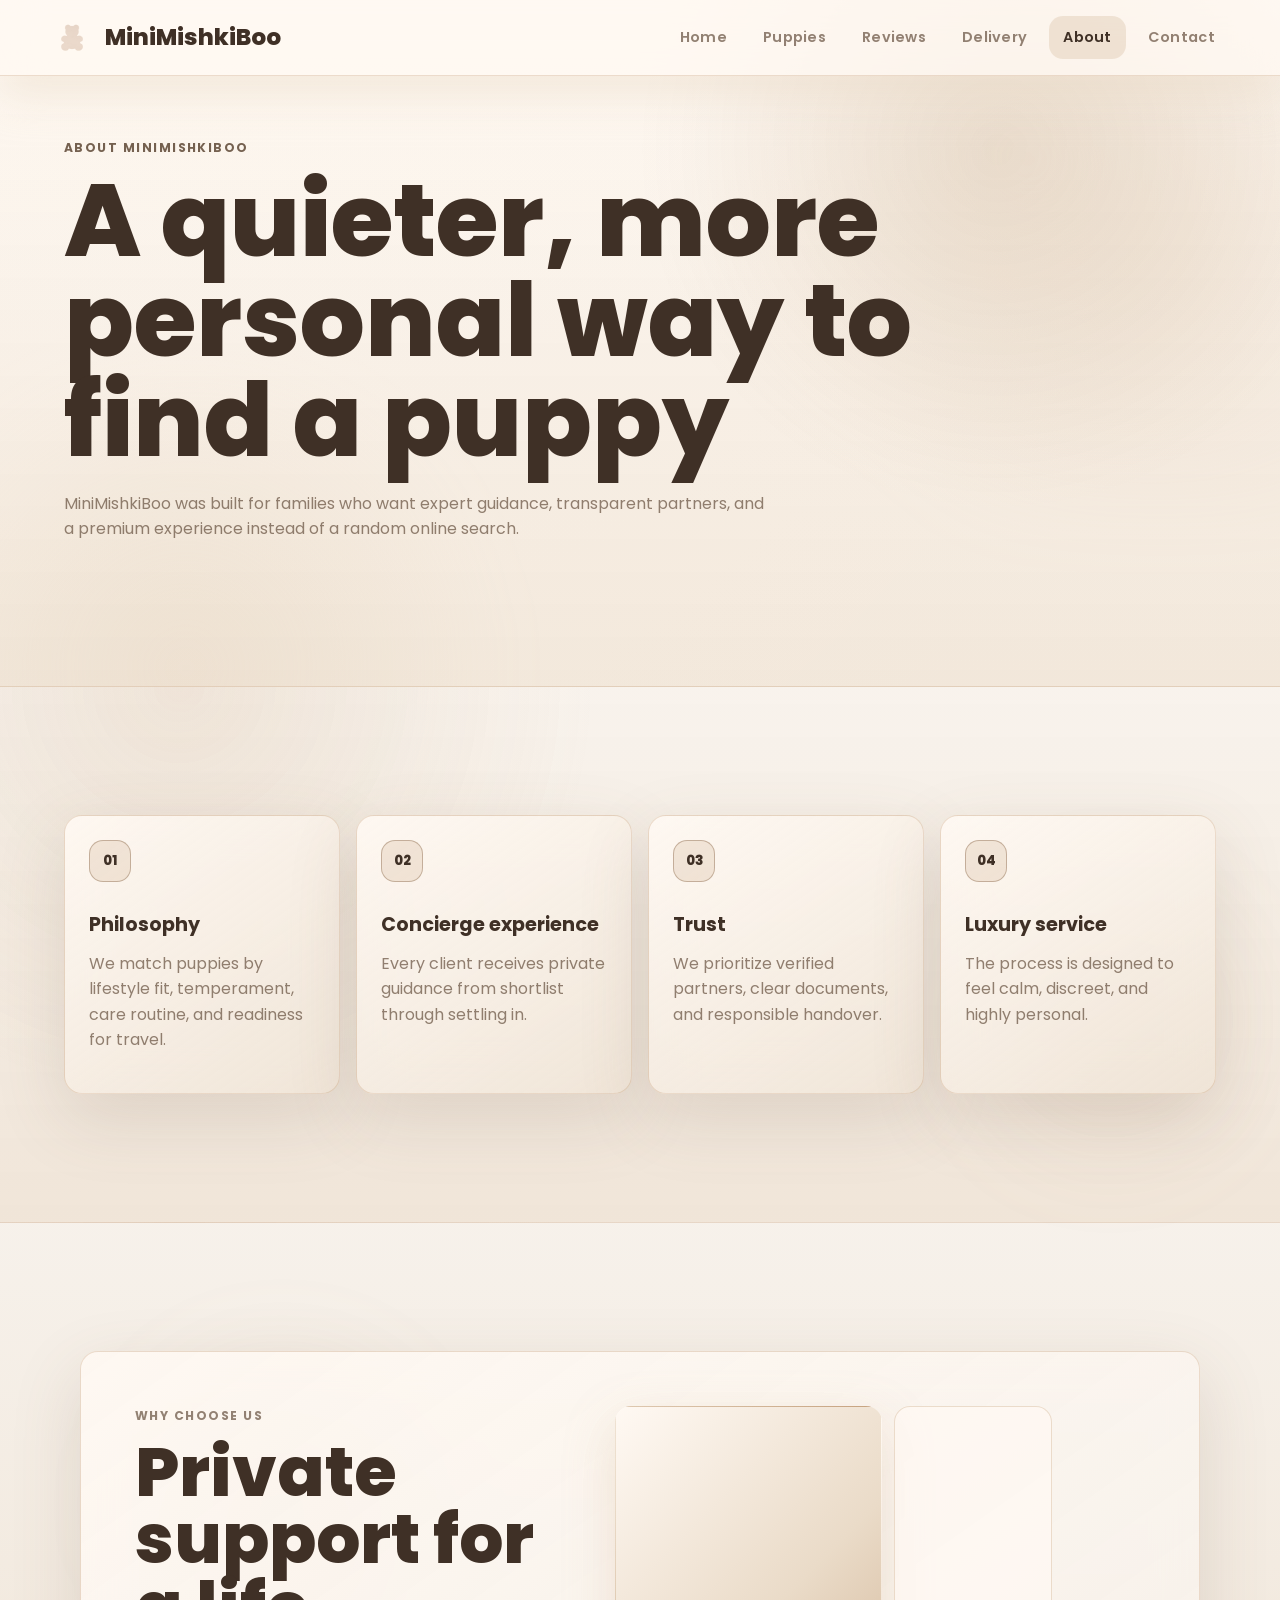
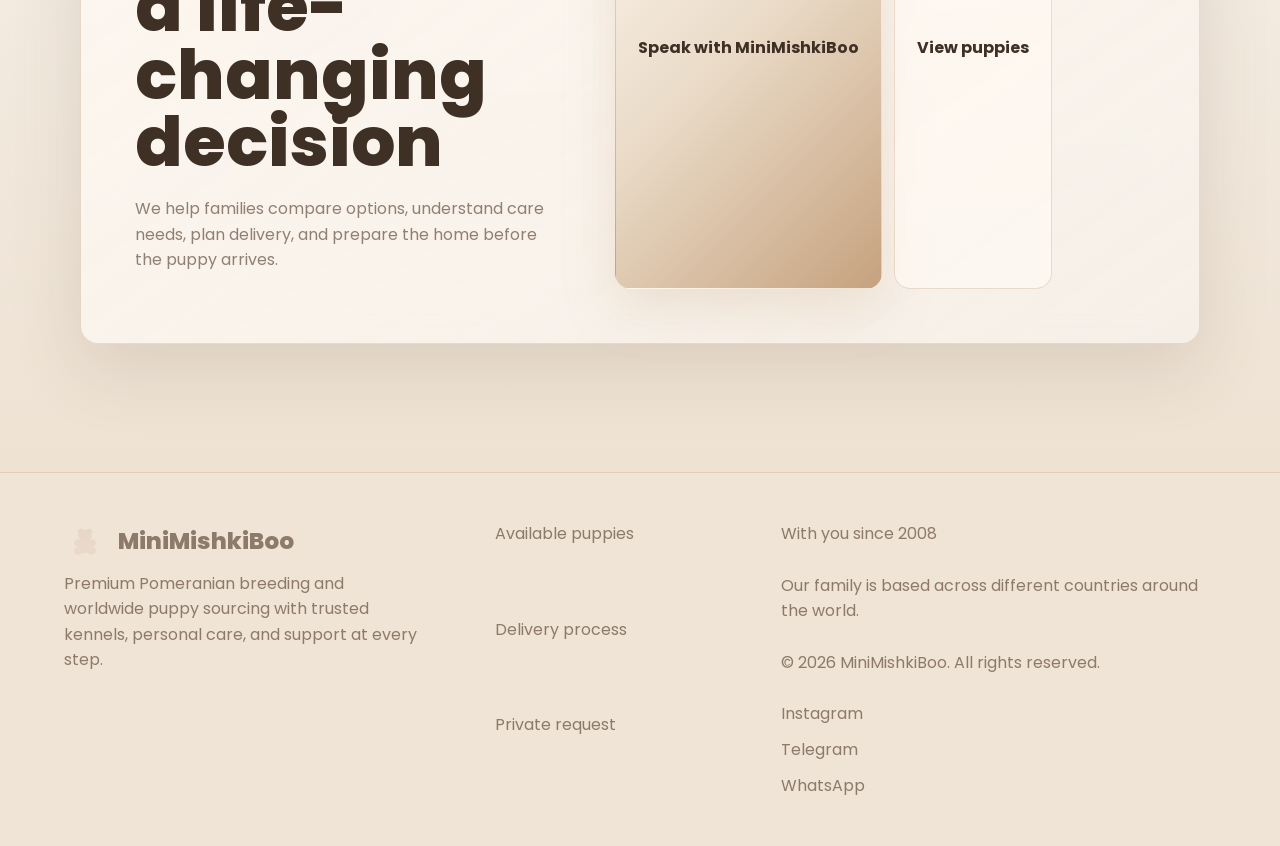
==== commit 5a5e86d4: "update" ====
--- a/about.html
+++ b/about.html
@@ -3,9 +3,12 @@
 <head>
   <meta charset="UTF-8">
   <meta name="viewport" content="width=device-width, initial-scale=1.0">
-  <meta name="description" content="About PawCierge, a premium international puppy concierge service.">
-  <title>About | PawCierge</title>
-  <link rel="icon" type="image/png" sizes="32x32" href="images/Logo/logo-32.png">
+  <meta name="description" content="About MiniMishkiBoo, premium Pomeranian breeding and worldwide puppy sourcing since 2008.">
+  <title>About | MiniMishkiBoo</title>
+  <link rel="icon" type="image/png" href="images/Logo/mini.png">
+  <link rel="apple-touch-icon" href="images/Logo/mini.png">
+  <meta property="og:image" content="images/Logo/mini.png">
+  <meta name="twitter:image" content="images/Logo/mini.png">
   <link rel="preconnect" href="https://fonts.googleapis.com">
   <link rel="preconnect" href="https://fonts.gstatic.com" crossorigin>
   <link href="https://fonts.googleapis.com/css2?family=Poppins:wght@400;500;600;700;800&display=swap" rel="stylesheet">
@@ -16,9 +19,9 @@
   <main>
     <section class="section page-hero">
       <div class="section__head reveal">
-        <p class="eyebrow">About PawCierge</p>
+        <p class="eyebrow">About MiniMishkiBoo</p>
         <h1>A quieter, more personal way to find a puppy</h1>
-        <p>PawCierge was built for families who want expert guidance, transparent partners, and a premium concierge experience instead of a random online search.</p>
+        <p>MiniMishkiBoo was built for families who want expert guidance, transparent partners, and a premium experience instead of a random online search.</p>
       </div>
     </section>
     <section class="section section--dark">
@@ -37,7 +40,7 @@
           <p>We help families compare options, understand care needs, plan delivery, and prepare the home before the puppy arrives.</p>
         </div>
         <div class="hero__actions">
-          <a class="button button--primary" href="contact.html">Speak with PawCierge</a>
+          <a class="button button--primary" href="contact.html">Speak with MiniMishkiBoo</a>
           <a class="button button--glass" href="puppies.html">View puppies</a>
         </div>
       </div>
--- a/styles.css
+++ b/styles.css
@@ -1,20 +1,30 @@
 :root {
-  --accent-a: #F54B64;
-  --accent-b: #F78361;
-  --secondary-dark: #1D263F;
-  --dark-grey: #4E586E;
-  --white: #FFFFFF;
-  --page-top: #111827;
-  --primary-gradient: linear-gradient(135deg, #F54B64 0%, #F78361 100%);
-  --surface: rgba(29, 38, 63, 0.72);
-  --surface-solid: #1D263F;
-  --surface-soft: rgba(29, 38, 63, 0.48);
-  --line: rgba(78, 88, 110, 0.54);
-  --line-hot: rgba(245, 75, 100, 0.52);
-  --text-muted: rgba(255, 255, 255, 0.68);
-  --text-soft: rgba(255, 255, 255, 0.82);
-  --shadow: 0 24px 70px rgba(17, 24, 39, 0.44);
-  --shadow-hot: 0 18px 52px rgba(245, 75, 100, 0.26);
+  --cream: #F7F2EC;
+  --cream-light: #FFF9F3;
+  --cream-muted: #EFE4D6;
+  --beige: #EADBC8;
+  --sand: #D8C3A5;
+  --caramel: #C6A27E;
+  --taupe: #B89B7A;
+  --cocoa: #8B6B4E;
+  --espresso: #6E5642;
+  --ink: #3F3026;
+  --accent-a: var(--caramel);
+  --accent-b: var(--taupe);
+  --secondary-dark: var(--cream-muted);
+  --dark-grey: var(--taupe);
+  --white: var(--ink);
+  --page-top: var(--cream-light);
+  --primary-gradient: linear-gradient(135deg, #FFF9F3 0%, #EADBC8 48%, #C6A27E 100%);
+  --surface: rgba(255, 249, 243, 0.78);
+  --surface-solid: var(--cream-light);
+  --surface-soft: rgba(247, 242, 236, 0.72);
+  --line: rgba(198, 162, 126, 0.34);
+  --line-hot: rgba(139, 107, 78, 0.44);
+  --text-muted: rgba(94, 72, 54, 0.68);
+  --text-soft: rgba(94, 72, 54, 0.86);
+  --shadow: 0 24px 70px rgba(110, 86, 66, 0.16);
+  --shadow-hot: 0 18px 52px rgba(198, 162, 126, 0.26);
   --font: "Poppins", "Google Sans", "Nunito Sans", Arial, sans-serif;
 }
 
@@ -35,8 +45,10 @@
   max-width: 100%;
   overflow-x: hidden;
   margin: 0;
-  color: var(--white);
-  background: linear-gradient(180deg, #111827 0%, #1D263F 100%);
+  color: var(--ink);
+  background:
+    radial-gradient(circle at 18% 0%, rgba(255, 249, 243, 0.96), transparent 38%),
+    linear-gradient(180deg, var(--cream-light) 0%, var(--cream) 48%, var(--beige) 100%);
   font-family: var(--font);
   line-height: 1.6;
   text-size-adjust: 100%;
@@ -93,15 +105,15 @@
   width: min(48vw, 620px);
   height: min(48vw, 620px);
   background:
-    radial-gradient(circle at 40% 42%, rgba(245, 75, 100, 0.28), transparent 58%),
-    radial-gradient(circle at 64% 58%, rgba(247, 131, 97, 0.22), transparent 62%);
+    radial-gradient(circle at 40% 42%, rgba(234, 219, 200, 0.54), transparent 58%),
+    radial-gradient(circle at 64% 58%, rgba(198, 162, 126, 0.24), transparent 62%);
 }
 
 body::after {
   inset: auto auto -12% -12%;
   width: min(54vw, 680px);
   height: min(54vw, 680px);
-  background: radial-gradient(circle at 50% 50%, rgba(245, 75, 100, 0.18), transparent 64%);
+  background: radial-gradient(circle at 50% 50%, rgba(216, 195, 165, 0.34), transparent 64%);
 }
 
 .intro {
@@ -113,9 +125,9 @@
   overflow: hidden;
   overscroll-behavior: none;
   background:
-    radial-gradient(circle at 48% 74%, rgba(245, 75, 100, 0.22), transparent 34%),
-    radial-gradient(circle at 66% 44%, rgba(247, 131, 97, 0.16), transparent 38%),
-    linear-gradient(180deg, #111827 0%, #1D263F 100%);
+    radial-gradient(circle at 48% 74%, rgba(234, 219, 200, 0.72), transparent 34%),
+    radial-gradient(circle at 66% 44%, rgba(198, 162, 126, 0.22), transparent 38%),
+    linear-gradient(180deg, var(--cream-light) 0%, var(--cream) 100%);
   transition: opacity 0.8s ease, visibility 0.8s ease;
 }
 
@@ -133,7 +145,7 @@
   padding: 0 18px;
   color: var(--white);
   cursor: pointer;
-  background: rgba(29, 38, 63, 0.66);
+  background: rgba(255, 249, 243, 0.74);
   border: 1px solid var(--line);
   border-radius: 16px;
   box-shadow: var(--shadow);
@@ -158,7 +170,7 @@
   bottom: 0;
   width: clamp(180px, 26vw, 360px);
   opacity: 0;
-  filter: drop-shadow(0 18px 28px rgba(17, 24, 39, 0.58));
+  filter: drop-shadow(0 18px 28px rgba(110, 86, 66, 0.22));
   animation: puppyRun 3.35s ease-in-out 0.25s forwards;
 }
 
@@ -177,9 +189,10 @@
   width: 46px;
   height: 46px;
   object-fit: contain;
-  background: var(--primary-gradient);
-  border-radius: 16px;
-  box-shadow: var(--shadow-hot);
+  object-position: center;
+  background: transparent;
+  border-radius: 0;
+  box-shadow: none;
 }
 
 .intro__name {
@@ -209,10 +222,10 @@
   justify-content: space-between;
   gap: 24px;
   padding: 16px clamp(18px, 4vw, 58px);
-  background: rgba(29, 38, 63, 0.72);
+  background: rgba(255, 249, 243, 0.78);
   border-bottom: 1px solid var(--line);
   backdrop-filter: blur(22px);
-  box-shadow: 0 18px 44px rgba(17, 24, 39, 0.28);
+  box-shadow: 0 18px 44px rgba(234, 219, 200, 0.52);
   transform: translateZ(0);
   will-change: transform;
 }
@@ -230,7 +243,7 @@
   width: 42px;
   height: 42px;
   font-size: 0.86rem;
-  border-radius: 12px;
+  flex: 0 0 42px;
 }
 
 .nav {
@@ -265,18 +278,194 @@
 
 .nav a:hover {
   color: var(--white);
-  background: rgba(78, 88, 110, 0.28);
-  box-shadow: 0 0 28px rgba(245, 75, 100, 0.12);
+  background: rgba(234, 219, 200, 0.68);
+  box-shadow: 0 0 28px rgba(198, 162, 126, 0.16);
 }
 
 .nav a.is-current {
   color: var(--white);
-  background: rgba(245, 75, 100, 0.14);
+  background: rgba(198, 162, 126, 0.24);
 }
 
 .nav a:hover::after {
   opacity: 1;
   transform: scaleX(1);
+}
+
+.menu-toggle {
+  display: none;
+  width: 46px;
+  height: 46px;
+  place-items: center;
+  padding: 0;
+  cursor: pointer;
+  background: rgba(255, 249, 243, 0.62);
+  border: 1px solid var(--line);
+  border-radius: 15px;
+  box-shadow: 0 14px 36px rgba(110, 86, 66, 0.12);
+}
+
+.menu-toggle span {
+  display: block;
+  width: 18px;
+  height: 2px;
+  margin: 3px 0;
+  background: var(--white);
+  border-radius: 999px;
+  transition: transform 0.28s ease, opacity 0.28s ease;
+}
+
+.menu-toggle[aria-expanded="true"] span:nth-child(1) {
+  transform: translateY(8px) rotate(45deg);
+}
+
+.menu-toggle[aria-expanded="true"] span:nth-child(2) {
+  opacity: 0;
+}
+
+.menu-toggle[aria-expanded="true"] span:nth-child(3) {
+  transform: translateY(-8px) rotate(-45deg);
+}
+
+.mobile-menu {
+  position: fixed;
+  inset: 0;
+  z-index: 50;
+  display: grid;
+  justify-items: end;
+  visibility: hidden;
+  pointer-events: none;
+}
+
+.mobile-menu__backdrop {
+  position: fixed;
+  inset: 0;
+  padding: 0;
+  cursor: pointer;
+  background: rgba(110, 86, 66, 0);
+  border: 0;
+  transition: background 0.28s ease;
+}
+
+.mobile-menu__panel {
+  position: relative;
+  z-index: 1;
+  display: grid;
+  align-content: start;
+  gap: 20px;
+  width: min(390px, calc(100vw - 20px));
+  height: calc(100svh - 20px);
+  margin: 10px;
+  padding: 18px;
+  overflow-y: auto;
+  color: var(--white);
+  background:
+    radial-gradient(circle at 12% 0%, rgba(184, 155, 122, 0.20), transparent 34%),
+    linear-gradient(145deg, rgba(255, 249, 243, 0.96), rgba(239, 228, 214, 0.92));
+  border: 1px solid rgba(198, 162, 126, 0.24);
+  border-radius: 24px;
+  box-shadow: 0 32px 110px rgba(110, 86, 66, 0.24);
+  backdrop-filter: blur(24px);
+  transform: translateX(24px);
+  opacity: 0;
+  outline: 0;
+  transition: transform 0.32s ease, opacity 0.28s ease;
+}
+
+.mobile-menu.is-open {
+  visibility: visible;
+  pointer-events: auto;
+}
+
+.mobile-menu.is-open .mobile-menu__backdrop {
+  background: rgba(62, 48, 38, 0.28);
+}
+
+.mobile-menu.is-open .mobile-menu__panel {
+  transform: translateX(0);
+  opacity: 1;
+}
+
+.mobile-menu__top {
+  display: flex;
+  align-items: center;
+  justify-content: space-between;
+  gap: 14px;
+}
+
+.mobile-menu__close {
+  position: relative;
+  flex: 0 0 auto;
+  width: 44px;
+  height: 44px;
+  cursor: pointer;
+  background: rgba(239, 228, 214, 0.72);
+  border: 1px solid var(--line);
+  border-radius: 15px;
+}
+
+.mobile-menu__close::before,
+.mobile-menu__close::after {
+  position: absolute;
+  top: 50%;
+  left: 50%;
+  width: 18px;
+  height: 2px;
+  content: "";
+  background: var(--white);
+  border-radius: 999px;
+}
+
+.mobile-menu__close::before {
+  transform: translate(-50%, -50%) rotate(45deg);
+}
+
+.mobile-menu__close::after {
+  transform: translate(-50%, -50%) rotate(-45deg);
+}
+
+.mobile-menu__nav {
+  display: grid;
+  gap: 8px;
+}
+
+.mobile-menu__nav a {
+  display: flex;
+  align-items: center;
+  min-height: 54px;
+  padding: 0 16px;
+  color: var(--text-soft);
+  font-weight: 800;
+  background: rgba(255, 249, 243, 0.62);
+  border: 1px solid rgba(198, 162, 126, 0.20);
+  border-radius: 16px;
+  transition: color 0.25s ease, background 0.25s ease, border-color 0.25s ease, transform 0.25s ease;
+}
+
+.mobile-menu__nav a:hover,
+.mobile-menu__nav a.is-current {
+  color: var(--white);
+  background: rgba(198, 162, 126, 0.24);
+  border-color: var(--line-hot);
+}
+
+.mobile-menu__cta {
+  width: 100%;
+}
+
+.mobile-menu p {
+  margin: 0;
+  color: var(--text-muted);
+  font-size: 0.92rem;
+}
+
+body.has-menu-open {
+  overflow: hidden;
+  touch-action: none;
+}
+
+.bottom-nav {
+  display: none;
 }
 
 .section {
@@ -301,8 +490,8 @@
   align-items: end;
   padding-top: 138px;
   background:
-    radial-gradient(circle at 78% 22%, rgba(247, 131, 97, 0.16), transparent 32%),
-    linear-gradient(180deg, rgba(17, 24, 39, 0.1), rgba(29, 38, 63, 0.28));
+    radial-gradient(circle at 78% 22%, rgba(184, 155, 122, 0.20), transparent 32%),
+    linear-gradient(180deg, rgba(255, 249, 243, 0.44), rgba(234, 219, 200, 0.52));
 }
 
 .page-hero .section__head {
@@ -325,7 +514,7 @@
   top: 18%;
   width: min(420px, 42vw);
   height: min(420px, 42vw);
-  background: radial-gradient(circle, rgba(247, 131, 97, 0.18), transparent 68%);
+  background: radial-gradient(circle, rgba(184, 155, 122, 0.22), transparent 68%);
 }
 
 .hero__media,
@@ -346,16 +535,17 @@
 
 .hero__overlay {
   background:
-    radial-gradient(ellipse at 24% 68%, rgba(17, 24, 39, 0.64), transparent 34%),
-    linear-gradient(90deg, rgba(17, 24, 39, 0.92) 0%, rgba(17, 24, 39, 0.82) 25%, rgba(29, 38, 63, 0.34) 46%, transparent 64%);
+    radial-gradient(ellipse at 24% 68%, rgba(255, 249, 243, 0.70), transparent 34%),
+    linear-gradient(90deg, rgba(255, 249, 243, 0.88) 0%, rgba(255, 249, 243, 0.78) 25%, rgba(234, 219, 200, 0.40) 46%, transparent 64%);
 }
 
 .hero__content {
   position: relative;
   z-index: 1;
-  max-width: 900px;
+  width: min(980px, 100%);
+  max-width: 980px;
   padding-bottom: clamp(38px, 9vw, 92px);
-  overflow-wrap: anywhere;
+  overflow-wrap: normal;
 }
 
 h1,
@@ -378,6 +568,16 @@
   font-size: clamp(3.1rem, 8vw, 7.3rem);
 }
 
+#hero-title {
+  width: max-content;
+  max-width: 100%;
+  margin-bottom: 24px;
+  font-size: clamp(3.4rem, 5.6vw, 6.35rem);
+  line-height: 0.94;
+  letter-spacing: 0;
+  white-space: nowrap;
+}
+
 h2 {
   font-size: clamp(2.35rem, 5.4vw, 5rem);
 }
@@ -391,9 +591,15 @@
 }
 
 .hero__text {
-  max-width: 700px;
+  max-width: 680px;
+  margin-bottom: 14px;
   color: var(--text-muted);
   font-size: clamp(1rem, 2vw, 1.22rem);
+}
+
+.hero__text--quiet {
+  max-width: 560px;
+  color: var(--text-soft);
 }
 
 .hero__actions,
@@ -417,8 +623,8 @@
   min-width: 0;
   padding: 14px;
   color: var(--text-muted);
-  background: rgba(29, 38, 63, 0.48);
-  border: 1px solid rgba(255, 255, 255, 0.1);
+  background: rgba(247, 242, 236, 0.72);
+  border: 1px solid rgba(198, 162, 126, 0.18);
   border-radius: 16px;
   backdrop-filter: blur(18px);
 }
@@ -454,19 +660,19 @@
 }
 
 .button--primary:hover {
-  box-shadow: 0 22px 70px rgba(247, 131, 97, 0.34);
+  box-shadow: 0 22px 70px rgba(184, 155, 122, 0.30);
 }
 
 .button--glass {
   color: var(--white);
-  background: rgba(29, 38, 63, 0.62);
+  background: rgba(255, 249, 243, 0.68);
   border-color: var(--line);
 }
 
 .button--glass:hover {
   border-color: var(--line-hot);
-  background: rgba(78, 88, 110, 0.36);
-  box-shadow: 0 18px 44px rgba(245, 75, 100, 0.14);
+  background: rgba(216, 195, 165, 0.48);
+  box-shadow: 0 18px 44px rgba(198, 162, 126, 0.24);
 }
 
 .hero__note {
@@ -500,8 +706,8 @@
 
 .section--dark {
   background:
-    radial-gradient(circle at 14% 0%, rgba(245, 75, 100, 0.11), transparent 34%),
-    linear-gradient(180deg, rgba(29, 38, 63, 0.64), rgba(29, 38, 63, 0.92));
+    radial-gradient(circle at 14% 0%, rgba(198, 162, 126, 0.16), transparent 34%),
+    linear-gradient(180deg, rgba(247, 242, 236, 0.86), rgba(239, 228, 214, 0.92));
   border-top: 1px solid var(--line);
   border-bottom: 1px solid var(--line);
 }
@@ -511,7 +717,7 @@
   bottom: 6%;
   width: min(340px, 70vw);
   height: min(340px, 70vw);
-  background: radial-gradient(circle, rgba(245, 75, 100, 0.13), transparent 68%);
+  background: radial-gradient(circle, rgba(198, 162, 126, 0.16), transparent 68%);
 }
 
 .section__head {
@@ -545,7 +751,7 @@
 .review-card,
 .puppy-card,
 .lead-panel {
-  background: linear-gradient(145deg, rgba(29, 38, 63, 0.88), rgba(29, 38, 63, 0.58));
+  background: linear-gradient(145deg, rgba(255, 249, 243, 0.88), rgba(247, 242, 236, 0.78));
   border: 1px solid var(--line);
   border-radius: 18px;
   box-shadow: var(--shadow);
@@ -564,8 +770,8 @@
 .puppy-card:hover {
   transform: translateY(-6px);
   border-color: var(--line-hot);
-  background: linear-gradient(145deg, rgba(29, 38, 63, 0.94), rgba(78, 88, 110, 0.34));
-  box-shadow: 0 24px 74px rgba(245, 75, 100, 0.18);
+  background: linear-gradient(145deg, rgba(255, 249, 243, 0.96), rgba(216, 195, 165, 0.42));
+  box-shadow: 0 24px 74px rgba(198, 162, 126, 0.22);
 }
 
 .fact-card__icon {
@@ -577,9 +783,9 @@
   color: var(--white);
   font-size: 0;
   background: var(--primary-gradient);
-  border: 1px solid rgba(255, 255, 255, 0.18);
+  border: 1px solid rgba(198, 162, 126, 0.24);
   border-radius: 16px;
-  box-shadow: 0 16px 42px rgba(245, 75, 100, 0.18);
+  box-shadow: 0 16px 42px rgba(198, 162, 126, 0.22);
 }
 
 .fact-card__icon::before {
@@ -614,8 +820,8 @@
 
 .trust-section {
   background:
-    radial-gradient(circle at 84% 10%, rgba(247, 131, 97, 0.12), transparent 30%),
-    linear-gradient(180deg, rgba(17, 24, 39, 0.08), rgba(29, 38, 63, 0.42));
+    radial-gradient(circle at 84% 10%, rgba(184, 155, 122, 0.18), transparent 30%),
+    linear-gradient(180deg, rgba(255, 249, 243, 0.34), rgba(234, 219, 200, 0.56));
   overflow: hidden;
 }
 
@@ -631,7 +837,7 @@
   min-width: 0;
   min-height: 250px;
   padding: 24px;
-  background: linear-gradient(145deg, rgba(29, 38, 63, 0.86), rgba(17, 24, 39, 0.42));
+  background: linear-gradient(145deg, rgba(255, 249, 243, 0.90), rgba(239, 228, 214, 0.72));
   border: 1px solid var(--line);
   border-radius: 18px;
   box-shadow: var(--shadow);
@@ -647,7 +853,7 @@
   color: var(--white);
   font-size: 0.82rem;
   font-weight: 800;
-  background: rgba(245, 75, 100, 0.18);
+  background: rgba(198, 162, 126, 0.22);
   border: 1px solid var(--line-hot);
   border-radius: 14px;
 }
@@ -727,7 +933,7 @@
   color: var(--white);
   font-size: 0;
   cursor: pointer;
-  background: rgba(29, 38, 63, 0.78);
+  background: rgba(255, 249, 243, 0.82);
   border: 1px solid var(--line);
   border-radius: 16px;
   box-shadow: var(--shadow);
@@ -789,8 +995,9 @@
   position: relative;
   z-index: 1;
   display: grid;
-  grid-template-columns: repeat(3, minmax(0, 1fr));
+  grid-template-columns: repeat(auto-fit, minmax(260px, 1fr));
   gap: 22px;
+  align-items: stretch;
 }
 
 .catalog-controls {
@@ -801,7 +1008,7 @@
   gap: 12px;
   margin-bottom: 18px;
   padding: 16px;
-  background: rgba(17, 24, 39, 0.28);
+  background: rgba(234, 219, 200, 0.52);
   border: 1px solid var(--line);
   border-radius: 18px;
   backdrop-filter: blur(18px);
@@ -830,9 +1037,9 @@
   cursor: pointer;
   appearance: none;
   background:
-    linear-gradient(45deg, transparent 50%, rgba(255, 255, 255, 0.78) 50%) calc(100% - 22px) 50% / 7px 7px no-repeat,
-    linear-gradient(135deg, rgba(255, 255, 255, 0.78) 50%, transparent 50%) calc(100% - 17px) 50% / 7px 7px no-repeat,
-    rgba(29, 38, 63, 0.68);
+    linear-gradient(45deg, transparent 50%, rgba(110, 86, 66, 0.70) 50%) calc(100% - 22px) 50% / 7px 7px no-repeat,
+    linear-gradient(135deg, rgba(110, 86, 66, 0.70) 50%, transparent 50%) calc(100% - 17px) 50% / 7px 7px no-repeat,
+    rgba(255, 249, 243, 0.78);
   border: 1px solid var(--line);
   border-radius: 14px;
   outline: 0;
@@ -842,7 +1049,7 @@
 .catalog-controls select:focus,
 .lead-form select:focus {
   border-color: var(--line-hot);
-  box-shadow: 0 0 0 4px rgba(245, 75, 100, 0.16);
+  box-shadow: 0 0 0 4px rgba(198, 162, 126, 0.24);
 }
 
 .catalog-count {
@@ -858,12 +1065,15 @@
   margin: 0;
   padding: 24px;
   color: var(--text-soft);
-  background: rgba(17, 24, 39, 0.32);
+  background: rgba(255, 249, 243, 0.74);
   border: 1px solid var(--line);
   border-radius: 18px;
 }
 
 .puppy-card {
+  display: grid;
+  grid-template-rows: auto 1fr;
+  height: 100%;
   overflow: hidden;
   transition: transform 0.3s ease, border-color 0.3s ease, background 0.3s ease, box-shadow 0.3s ease;
 }
@@ -875,12 +1085,20 @@
 .puppy-card__image {
   position: relative;
   background: var(--secondary-dark);
+  aspect-ratio: 4 / 3;
+  overflow: hidden;
 }
 
 .puppy-card__image img {
   width: 100%;
-  aspect-ratio: 4 / 3;
+  height: 100%;
+  display: block;
   object-fit: cover;
+  object-position: center 45%;
+}
+
+.puppy-card__image img[src*="oscar"] {
+  object-position: center 28%;
 }
 
 .puppy-card__image span {
@@ -897,12 +1115,13 @@
 }
 
 .puppy-card__image span[data-status="reserved"] {
-  background: linear-gradient(135deg, #4E586E, #1D263F);
-  box-shadow: 0 16px 42px rgba(17, 24, 39, 0.22);
+  background: linear-gradient(135deg, #B89B7A, #EFE4D6);
+  box-shadow: 0 16px 42px rgba(110, 86, 66, 0.12);
 }
 
 .puppy-card__body {
   display: grid;
+  grid-template-rows: auto 1fr auto auto;
   gap: 18px;
   padding: 22px;
   min-width: 0;
@@ -967,8 +1186,8 @@
   content: "";
   pointer-events: none;
   background:
-    radial-gradient(circle at 42% 42%, rgba(247, 131, 97, 0.18), transparent 58%),
-    radial-gradient(circle at 62% 60%, rgba(245, 75, 100, 0.14), transparent 64%);
+    radial-gradient(circle at 42% 42%, rgba(184, 155, 122, 0.22), transparent 58%),
+    radial-gradient(circle at 62% 60%, rgba(198, 162, 126, 0.24), transparent 64%);
   border-radius: 50%;
   filter: blur(46px);
 }
@@ -990,11 +1209,11 @@
   padding: clamp(22px, 5vw, 46px);
   overflow: hidden;
   background:
-    radial-gradient(circle at 10% 0%, rgba(247, 131, 97, 0.14), transparent 34%),
-    linear-gradient(145deg, rgba(29, 38, 63, 0.9), rgba(29, 38, 63, 0.58));
+    radial-gradient(circle at 10% 0%, rgba(184, 155, 122, 0.20), transparent 34%),
+    linear-gradient(145deg, rgba(255, 249, 243, 0.92), rgba(247, 242, 236, 0.78));
   border: 1px solid var(--line);
   border-radius: 24px;
-  box-shadow: var(--shadow), 0 0 70px rgba(245, 75, 100, 0.1);
+  box-shadow: var(--shadow), 0 0 70px rgba(198, 162, 126, 0.14);
   backdrop-filter: blur(24px);
 }
 
@@ -1032,9 +1251,9 @@
   cursor: pointer;
   appearance: none;
   background:
-    linear-gradient(45deg, transparent 50%, rgba(255, 255, 255, 0.82) 50%) calc(100% - 22px) 50% / 7px 7px no-repeat,
-    linear-gradient(135deg, rgba(255, 255, 255, 0.82) 50%, transparent 50%) calc(100% - 17px) 50% / 7px 7px no-repeat,
-    rgba(17, 24, 39, 0.36);
+    linear-gradient(45deg, transparent 50%, rgba(94, 72, 54, 0.86) 50%) calc(100% - 22px) 50% / 7px 7px no-repeat,
+    linear-gradient(135deg, rgba(94, 72, 54, 0.86) 50%, transparent 50%) calc(100% - 17px) 50% / 7px 7px no-repeat,
+    rgba(255, 249, 243, 0.64);
   border: 1px solid var(--line);
   border-radius: 16px;
   outline: 0;
@@ -1043,7 +1262,7 @@
 
 .nutrition-form select:focus {
   border-color: var(--line-hot);
-  box-shadow: 0 0 0 4px rgba(245, 75, 100, 0.16);
+  box-shadow: 0 0 0 4px rgba(198, 162, 126, 0.24);
 }
 
 .nutrition-needs {
@@ -1077,16 +1296,16 @@
   color: var(--white);
   line-height: 1.2;
   text-align: center;
-  background: rgba(17, 24, 39, 0.36);
+  background: rgba(255, 249, 243, 0.64);
   border: 1px solid var(--line);
   border-radius: 16px;
   transition: border-color 0.3s ease, background 0.3s ease, box-shadow 0.3s ease;
 }
 
 .nutrition-needs input:checked + span {
-  background: linear-gradient(135deg, rgba(245, 75, 100, 0.86), rgba(247, 131, 97, 0.82));
-  border-color: rgba(255, 255, 255, 0.2);
-  box-shadow: 0 14px 36px rgba(245, 75, 100, 0.18);
+  background: linear-gradient(135deg, rgba(198, 162, 126, 0.86), rgba(184, 155, 122, 0.82));
+  border-color: rgba(198, 162, 126, 0.28);
+  box-shadow: 0 14px 36px rgba(198, 162, 126, 0.22);
 }
 
 .nutrition-form .button {
@@ -1101,11 +1320,11 @@
   padding: clamp(20px, 4vw, 30px);
   overflow: hidden;
   background:
-    radial-gradient(circle at 100% 0%, rgba(247, 131, 97, 0.16), transparent 36%),
-    rgba(17, 24, 39, 0.36);
-  border: 1px solid rgba(255, 255, 255, 0.11);
+    radial-gradient(circle at 100% 0%, rgba(184, 155, 122, 0.20), transparent 36%),
+    rgba(255, 249, 243, 0.64);
+  border: 1px solid rgba(198, 162, 126, 0.18);
   border-radius: 22px;
-  box-shadow: inset 0 1px 0 rgba(255, 255, 255, 0.08);
+  box-shadow: inset 0 1px 0 rgba(255, 249, 243, 0.50);
 }
 
 .nutrition-result[hidden] {
@@ -1138,7 +1357,7 @@
   display: grid;
   gap: 6px;
   padding: 14px;
-  background: rgba(29, 38, 63, 0.52);
+  background: rgba(255, 249, 243, 0.70);
   border: 1px solid var(--line);
   border-radius: 16px;
 }
@@ -1173,7 +1392,7 @@
 .puppy-detail__backdrop {
   position: fixed;
   inset: 0;
-  background: rgba(5, 8, 18, 0.78);
+  background: rgba(62, 48, 38, 0.30);
   backdrop-filter: blur(18px);
 }
 
@@ -1188,11 +1407,11 @@
   overflow: auto;
   padding: clamp(18px, 4vw, 34px);
   background:
-    radial-gradient(circle at 12% 8%, rgba(247, 131, 97, 0.16), transparent 34%),
-    linear-gradient(145deg, rgba(29, 38, 63, 0.96), rgba(17, 24, 39, 0.92));
+    radial-gradient(circle at 12% 8%, rgba(184, 155, 122, 0.20), transparent 34%),
+    linear-gradient(145deg, rgba(255, 249, 243, 0.96), rgba(255, 249, 243, 0.88));
   border: 1px solid var(--line);
   border-radius: 26px;
-  box-shadow: 0 38px 120px rgba(0, 0, 0, 0.52);
+  box-shadow: 0 38px 120px rgba(110, 86, 66, 0.24);
 }
 
 .puppy-detail__close {
@@ -1204,7 +1423,7 @@
   padding: 0 14px;
   color: var(--white);
   cursor: pointer;
-  background: rgba(17, 24, 39, 0.64);
+  background: rgba(255, 249, 243, 0.70);
   border: 1px solid var(--line);
   border-radius: 14px;
 }
@@ -1243,7 +1462,7 @@
 
 .puppy-detail__thumbs button.is-active {
   border-color: var(--line-hot);
-  box-shadow: 0 0 0 3px rgba(245, 75, 100, 0.14);
+  box-shadow: 0 0 0 3px rgba(198, 162, 126, 0.24);
 }
 
 .puppy-detail__thumbs img {
@@ -1286,7 +1505,7 @@
 .detail-info-grid section {
   min-width: 0;
   padding: 14px;
-  background: rgba(17, 24, 39, 0.34);
+  background: rgba(255, 249, 243, 0.62);
   border: 1px solid var(--line);
   border-radius: 16px;
 }
@@ -1314,7 +1533,7 @@
   color: var(--white);
   font-size: 0.82rem;
   font-weight: 800;
-  background: rgba(245, 75, 100, 0.16);
+  background: rgba(198, 162, 126, 0.24);
   border: 1px solid var(--line-hot);
   border-radius: 999px;
 }
@@ -1339,7 +1558,7 @@
   grid-template-columns: repeat(2, minmax(0, 1fr));
   gap: 12px;
   padding: 16px;
-  background: rgba(17, 24, 39, 0.28);
+  background: rgba(234, 219, 200, 0.52);
   border: 1px solid var(--line);
   border-radius: 18px;
 }
@@ -1367,7 +1586,7 @@
   width: 100%;
   max-width: 100%;
   color: var(--white);
-  background: rgba(29, 38, 63, 0.68);
+  background: rgba(255, 249, 243, 0.78);
   border: 1px solid var(--line);
   border-radius: 14px;
   outline: 0;
@@ -1400,6 +1619,385 @@
   gap: clamp(24px, 5vw, 62px);
   align-items: center;
   padding-top: 142px;
+}
+
+.puppy-card {
+  cursor: pointer;
+}
+
+.puppy-card:focus-visible {
+  outline: 3px solid rgba(139, 107, 78, 0.52);
+  outline-offset: 4px;
+}
+
+.puppy-profile-hero {
+  padding-top: 124px;
+  background:
+    radial-gradient(circle at 72% 22%, rgba(198, 162, 126, 0.22), transparent 32%),
+    linear-gradient(180deg, rgba(255, 249, 243, 0.92), rgba(255, 249, 243, 0.78));
+}
+
+.profile-breadcrumbs,
+.profile-back {
+  position: relative;
+  z-index: 1;
+}
+
+.profile-breadcrumbs {
+  display: flex;
+  flex-wrap: wrap;
+  gap: 8px;
+  margin-bottom: 18px;
+  color: var(--text-muted);
+  font-size: 0.86rem;
+  font-weight: 700;
+}
+
+.profile-breadcrumbs a,
+.profile-back {
+  color: var(--text-soft);
+  transition: color 0.25s ease, transform 0.25s ease;
+}
+
+.profile-breadcrumbs a:hover,
+.profile-back:hover {
+  color: var(--white);
+}
+
+.profile-back {
+  display: inline-flex;
+  align-items: center;
+  min-height: 44px;
+  margin-bottom: 22px;
+  padding: 0 16px;
+  border: 1px solid var(--line);
+  border-radius: 999px;
+  background: rgba(247, 242, 236, 0.72);
+  backdrop-filter: blur(18px);
+  font-weight: 800;
+}
+
+.profile-back::before {
+  content: "\2039";
+  margin-right: 8px;
+  font-size: 1.45rem;
+  line-height: 1;
+}
+
+.profile-layout {
+  position: relative;
+  z-index: 1;
+  display: grid;
+  grid-template-columns: minmax(0, 1.24fr) minmax(340px, 0.76fr);
+  gap: clamp(22px, 4vw, 48px);
+  align-items: start;
+}
+
+.profile-gallery {
+  display: grid;
+  grid-template-columns: 96px minmax(0, 1fr);
+  gap: 16px;
+  min-width: 0;
+}
+
+.profile-gallery__thumbs {
+  display: grid;
+  align-content: start;
+  gap: 12px;
+  min-width: 0;
+}
+
+.profile-gallery__thumbs button {
+  width: 100%;
+  min-height: 82px;
+  padding: 0;
+  overflow: hidden;
+  cursor: pointer;
+  border: 1px solid var(--line);
+  border-radius: 18px;
+  background: rgba(255, 249, 243, 0.66);
+  box-shadow: 0 16px 34px rgba(234, 219, 200, 0.52);
+  transition: transform 0.25s ease, border-color 0.25s ease, box-shadow 0.25s ease;
+}
+
+.profile-gallery__thumbs button:hover,
+.profile-gallery__thumbs button.is-active {
+  transform: translateY(-2px);
+  border-color: var(--line-hot);
+  box-shadow: 0 18px 42px rgba(198, 162, 126, 0.22);
+}
+
+.profile-gallery__thumbs img {
+  width: 100%;
+  height: 100%;
+  aspect-ratio: 1;
+  object-fit: cover;
+}
+
+.profile-gallery__stage {
+  position: relative;
+  overflow: hidden;
+  min-height: clamp(430px, 62vw, 720px);
+  border: 1px solid rgba(198, 162, 126, 0.22);
+  border-radius: 28px;
+  background:
+    linear-gradient(145deg, rgba(255, 249, 243, 0.50), transparent),
+    rgba(247, 242, 236, 0.76);
+  box-shadow: 0 34px 90px rgba(110, 86, 66, 0.22), 0 18px 56px rgba(198, 162, 126, 0.24);
+}
+
+.profile-gallery__stage::after {
+  position: absolute;
+  inset: 0;
+  content: "";
+  pointer-events: none;
+  background: linear-gradient(180deg, transparent 58%, rgba(62, 48, 38, 0.22));
+}
+
+.profile-gallery__stage > img {
+  width: 100%;
+  height: 100%;
+  min-height: inherit;
+  object-fit: cover;
+  transform: scale(1.01);
+  transition: opacity 0.32s ease, transform 0.48s ease;
+}
+
+.profile-gallery__stage > img.is-changing {
+  animation: profileImageSwap 0.42s ease;
+}
+
+.profile-gallery__badge {
+  position: absolute;
+  right: 18px;
+  bottom: 18px;
+  z-index: 1;
+  display: grid;
+  gap: 2px;
+  min-width: 172px;
+  padding: 14px 16px;
+  border: 1px solid rgba(198, 162, 126, 0.26);
+  border-radius: 18px;
+  background: rgba(255, 249, 243, 0.72);
+  backdrop-filter: blur(18px);
+  box-shadow: 0 16px 44px rgba(110, 86, 66, 0.16);
+}
+
+.profile-gallery__badge span {
+  color: var(--text-muted);
+  font-size: 0.78rem;
+  font-weight: 800;
+  text-transform: uppercase;
+}
+
+.profile-gallery__badge strong {
+  color: var(--white);
+  font-size: 1.15rem;
+}
+
+.profile-card,
+.profile-story,
+.profile-note {
+  border: 1px solid var(--line);
+  background: linear-gradient(145deg, rgba(255, 249, 243, 0.88), rgba(247, 242, 236, 0.78));
+  box-shadow: var(--shadow);
+  backdrop-filter: blur(20px);
+}
+
+.profile-card {
+  position: sticky;
+  top: 104px;
+  display: grid;
+  gap: 18px;
+  padding: clamp(22px, 3vw, 34px);
+  border-radius: 26px;
+}
+
+.profile-card h1 {
+  margin-bottom: 0;
+  font-size: clamp(2.45rem, 4.8vw, 4.8rem);
+  line-height: 0.96;
+}
+
+.profile-card > p {
+  margin-bottom: 0;
+  color: var(--text-muted);
+}
+
+.profile-facts {
+  display: grid;
+  grid-template-columns: repeat(2, minmax(0, 1fr));
+  gap: 10px;
+  margin: 0;
+}
+
+.profile-facts div {
+  min-width: 0;
+  padding: 12px;
+  border: 1px solid rgba(198, 162, 126, 0.30);
+  border-radius: 16px;
+  background: rgba(255, 249, 243, 0.62);
+}
+
+.profile-facts div:nth-child(n + 8) {
+  grid-column: 1 / -1;
+}
+
+.profile-facts dt {
+  color: var(--text-muted);
+  font-size: 0.72rem;
+  font-weight: 800;
+  text-transform: uppercase;
+}
+
+.profile-facts dd {
+  margin: 0;
+  color: var(--white);
+  font-size: 0.9rem;
+  font-weight: 700;
+  overflow-wrap: anywhere;
+}
+
+.profile-traits {
+  gap: 8px;
+}
+
+.profile-actions {
+  display: grid;
+  grid-template-columns: repeat(2, minmax(0, 1fr));
+  gap: 10px;
+}
+
+.profile-actions .button {
+  min-height: 52px;
+  padding-inline: 14px;
+  text-align: center;
+}
+
+.profile-story-section {
+  padding-top: clamp(52px, 8vw, 88px);
+}
+
+.profile-story {
+  display: grid;
+  grid-template-columns: minmax(0, 1.08fr) minmax(280px, 0.92fr);
+  gap: clamp(22px, 4vw, 46px);
+  padding: clamp(24px, 4vw, 44px);
+  border-radius: 28px;
+}
+
+.profile-story h2 {
+  max-width: 760px;
+}
+
+.profile-story p,
+.profile-note p {
+  color: var(--text-muted);
+}
+
+.profile-note {
+  align-self: start;
+  display: grid;
+  gap: 12px;
+  padding: 22px;
+  border-radius: 22px;
+}
+
+.profile-note span {
+  color: var(--text-muted);
+  font-size: 0.78rem;
+  font-weight: 800;
+  text-transform: uppercase;
+}
+
+.profile-note strong {
+  color: var(--white);
+  font-size: clamp(1.4rem, 3vw, 2.2rem);
+  line-height: 1.08;
+  text-transform: capitalize;
+}
+
+.profile-trust-grid {
+  grid-template-columns: repeat(4, minmax(0, 1fr));
+}
+
+.similar-puppies {
+  position: relative;
+  z-index: 1;
+  display: grid;
+  grid-auto-flow: column;
+  grid-auto-columns: minmax(240px, 28%);
+  gap: 16px;
+  overflow-x: auto;
+  padding: 4px 2px 18px;
+  scroll-snap-type: x mandatory;
+  scrollbar-width: none;
+}
+
+.similar-puppies::-webkit-scrollbar {
+  display: none;
+}
+
+.similar-puppy-card {
+  position: relative;
+  display: grid;
+  gap: 8px;
+  min-width: 0;
+  overflow: hidden;
+  padding: 12px;
+  scroll-snap-align: start;
+  border: 1px solid var(--line);
+  border-radius: 20px;
+  background: linear-gradient(145deg, rgba(255, 249, 243, 0.88), rgba(255, 249, 243, 0.66));
+  box-shadow: 0 18px 48px rgba(110, 86, 66, 0.14);
+  transition: transform 0.25s ease, border-color 0.25s ease, box-shadow 0.25s ease;
+}
+
+.similar-puppy-card:hover {
+  transform: translateY(-4px);
+  border-color: var(--line-hot);
+  box-shadow: 0 24px 62px rgba(198, 162, 126, 0.24);
+}
+
+.similar-puppy-card img {
+  width: 100%;
+  height: 100%;
+  aspect-ratio: 4 / 3;
+  display: block;
+  object-fit: cover;
+  object-position: center 45%;
+  border-radius: 14px;
+  background: var(--secondary-dark);
+}
+
+.similar-puppy-card img[src*="oscar"] {
+  object-position: center 28%;
+}
+
+.similar-puppy-card span {
+  position: absolute;
+  top: 22px;
+  left: 22px;
+  padding: 7px 10px;
+  border-radius: 999px;
+  color: var(--white);
+  background: rgba(198, 162, 126, 0.88);
+  font-size: 0.72rem;
+  font-weight: 800;
+}
+
+.similar-puppy-card span[data-status="reserved"] {
+  background: rgba(184, 155, 122, 0.88);
+}
+
+.similar-puppy-card strong {
+  color: var(--white);
+  font-size: 1.08rem;
+}
+
+.similar-puppy-card small {
+  color: var(--text-muted);
+  font-weight: 700;
 }
 
 .lead-section::after {
@@ -1407,7 +2005,7 @@
   top: 12%;
   width: min(360px, 72vw);
   height: min(360px, 72vw);
-  background: radial-gradient(circle, rgba(247, 131, 97, 0.16), transparent 68%);
+  background: radial-gradient(circle, rgba(184, 155, 122, 0.20), transparent 68%);
 }
 
 .lead-panel {
@@ -1449,7 +2047,7 @@
   width: 100%;
   max-width: 100%;
   color: var(--white);
-  background: rgba(29, 38, 63, 0.68);
+  background: rgba(255, 249, 243, 0.78);
   border: 1px solid var(--line);
   border-radius: 16px;
   outline: 0;
@@ -1458,7 +2056,7 @@
 
 .lead-form input::placeholder,
 .lead-form textarea::placeholder {
-  color: rgba(255, 255, 255, 0.54);
+  color: rgba(110, 86, 66, 0.48);
 }
 
 .lead-form input,
@@ -1476,9 +2074,9 @@
 .lead-form input:focus,
 .lead-form select:focus,
 .lead-form textarea:focus {
-  background: rgba(29, 38, 63, 0.86);
+  background: rgba(255, 249, 243, 0.90);
   border-color: var(--line-hot);
-  box-shadow: 0 0 0 4px rgba(245, 75, 100, 0.16);
+  box-shadow: 0 0 0 4px rgba(198, 162, 126, 0.24);
 }
 
 .contact-choice {
@@ -1507,7 +2105,7 @@
   place-items: center;
   text-align: center;
   color: var(--white);
-  background: rgba(29, 38, 63, 0.68);
+  background: rgba(255, 249, 243, 0.78);
   border: 1px solid var(--line);
   border-radius: 16px;
   transition: border-color 0.3s ease, background 0.3s ease, box-shadow 0.3s ease;
@@ -1515,7 +2113,7 @@
 
 .radio-card input:checked + span {
   background: var(--primary-gradient);
-  border-color: rgba(255, 255, 255, 0.18);
+  border-color: rgba(198, 162, 126, 0.24);
   box-shadow: var(--shadow-hot);
 }
 
@@ -1543,7 +2141,7 @@
   height: min(360px, 72vw);
   content: "";
   pointer-events: none;
-  background: radial-gradient(circle, rgba(247, 131, 97, 0.15), transparent 68%);
+  background: radial-gradient(circle, rgba(184, 155, 122, 0.20), transparent 68%);
   border-radius: 50%;
   filter: blur(44px);
 }
@@ -1561,11 +2159,11 @@
   padding: clamp(24px, 5vw, 46px);
   overflow: hidden;
   background:
-    radial-gradient(circle at 12% 16%, rgba(247, 131, 97, 0.16), transparent 32%),
-    linear-gradient(145deg, rgba(29, 38, 63, 0.88), rgba(29, 38, 63, 0.56));
+    radial-gradient(circle at 12% 16%, rgba(184, 155, 122, 0.20), transparent 32%),
+    linear-gradient(145deg, rgba(255, 249, 243, 0.88), rgba(247, 242, 236, 0.78));
   border: 1px solid var(--line);
   border-radius: 26px;
-  box-shadow: var(--shadow), 0 0 70px rgba(245, 75, 100, 0.12);
+  box-shadow: var(--shadow), 0 0 70px rgba(198, 162, 126, 0.16);
   backdrop-filter: blur(24px);
 }
 
@@ -1593,7 +2191,7 @@
   height: 54px;
   margin-bottom: 8px;
   object-fit: contain;
-  border: 1px solid rgba(255, 255, 255, 0.18);
+  border: 1px solid rgba(198, 162, 126, 0.24);
   border-radius: 18px;
   box-shadow: var(--shadow-hot);
   animation: pawBounce 2.8s ease-in-out infinite;
@@ -1603,10 +2201,10 @@
   display: grid;
   gap: 18px;
   padding: clamp(18px, 3vw, 24px);
-  background: rgba(17, 24, 39, 0.34);
-  border: 1px solid rgba(255, 255, 255, 0.1);
+  background: rgba(255, 249, 243, 0.62);
+  border: 1px solid rgba(198, 162, 126, 0.18);
   border-radius: 24px;
-  box-shadow: inset 0 1px 0 rgba(255, 255, 255, 0.08);
+  box-shadow: inset 0 1px 0 rgba(255, 249, 243, 0.50);
   backdrop-filter: blur(18px);
 }
 
@@ -1624,7 +2222,7 @@
   font-size: 0.82rem;
   font-weight: 800;
   cursor: pointer;
-  background: rgba(29, 38, 63, 0.68);
+  background: rgba(255, 249, 243, 0.78);
   border: 1px solid var(--line);
   border-radius: 14px;
   transition: transform 0.3s ease, border-color 0.3s ease, background 0.3s ease, box-shadow 0.3s ease;
@@ -1634,8 +2232,8 @@
 .name-generator__category.is-active {
   color: var(--white);
   background: var(--primary-gradient);
-  border-color: rgba(255, 255, 255, 0.18);
-  box-shadow: 0 12px 32px rgba(245, 75, 100, 0.2);
+  border-color: rgba(198, 162, 126, 0.24);
+  box-shadow: 0 12px 32px rgba(198, 162, 126, 0.24);
 }
 
 .name-generator__category:hover {
@@ -1654,11 +2252,11 @@
   text-align: center;
   overflow-wrap: anywhere;
   background:
-    radial-gradient(circle at 50% 0%, rgba(247, 131, 97, 0.18), transparent 54%),
-    rgba(29, 38, 63, 0.46);
-  border: 1px solid rgba(255, 255, 255, 0.12);
+    radial-gradient(circle at 50% 0%, rgba(184, 155, 122, 0.22), transparent 54%),
+    rgba(247, 242, 236, 0.70);
+  border: 1px solid rgba(198, 162, 126, 0.22);
   border-radius: 22px;
-  box-shadow: 0 18px 54px rgba(17, 24, 39, 0.3);
+  box-shadow: 0 18px 54px rgba(110, 86, 66, 0.16);
 }
 
 .name-generator__result.is-changing {
@@ -1709,6 +2307,18 @@
   transform: translateY(0);
 }
 
+@keyframes profileImageSwap {
+  0% {
+    opacity: 0.58;
+    transform: scale(1.035);
+  }
+
+  100% {
+    opacity: 1;
+    transform: scale(1.01);
+  }
+}
+
 @keyframes puppyRun {
   0% {
     left: -16%;
@@ -1773,8 +2383,143 @@
 }
 
 @media (max-width: 980px) {
+  body {
+    padding-bottom: calc(104px + env(safe-area-inset-bottom));
+  }
+
+  .site-header,
+  .mobile-menu {
+    display: none;
+  }
+
   .nav {
     display: none;
+  }
+
+  .menu-toggle {
+    display: none;
+  }
+
+  .bottom-nav {
+    position: fixed;
+    right: max(12px, env(safe-area-inset-right));
+    bottom: 0;
+    left: max(12px, env(safe-area-inset-left));
+    z-index: 60;
+    display: grid;
+    grid-template-columns: repeat(5, minmax(0, 1fr));
+    gap: 4px;
+    max-width: 720px;
+    margin: 0 auto;
+    padding: 10px 10px calc(10px + env(safe-area-inset-bottom));
+    background:
+      linear-gradient(145deg, rgba(255, 249, 243, 0.88), rgba(239, 228, 214, 0.78));
+    border: 1px solid rgba(198, 162, 126, 0.28);
+    border-bottom: 0;
+    border-radius: 24px 24px 0 0;
+    box-shadow: 0 -18px 54px rgba(110, 86, 66, 0.18);
+    backdrop-filter: blur(22px);
+    transform: translateZ(0);
+  }
+
+  .bottom-nav__link {
+    position: relative;
+    display: grid;
+    min-width: 0;
+    min-height: 58px;
+    place-items: center;
+    gap: 4px;
+    padding: 7px 4px 6px;
+    color: var(--text-muted);
+    font-size: 0.72rem;
+    font-weight: 800;
+    border: 1px solid transparent;
+    border-radius: 17px;
+    transition: color 0.25s ease, background 0.25s ease, border-color 0.25s ease, box-shadow 0.25s ease, transform 0.25s ease;
+  }
+
+  .bottom-nav__icon {
+    position: relative;
+    display: block;
+    width: 18px;
+    height: 18px;
+    border: 1.5px solid currentColor;
+    border-radius: 999px;
+    opacity: 0.82;
+  }
+
+  .bottom-nav__icon::after {
+    position: absolute;
+    top: 50%;
+    left: 50%;
+    width: 5px;
+    height: 5px;
+    content: "";
+    background: currentColor;
+    border-radius: 999px;
+    transform: translate(-50%, -50%);
+  }
+
+  .bottom-nav__link:nth-child(2) .bottom-nav__icon {
+    border-radius: 6px;
+  }
+
+  .bottom-nav__link:nth-child(3) .bottom-nav__icon {
+    border-radius: 4px 999px 999px 999px;
+    transform: rotate(-45deg);
+  }
+
+  .bottom-nav__link:nth-child(3) .bottom-nav__icon::after {
+    transform: translate(-50%, -50%) rotate(45deg);
+  }
+
+  .bottom-nav__link:nth-child(4) .bottom-nav__icon {
+    border-radius: 999px 999px 4px 999px;
+    transform: rotate(45deg);
+  }
+
+  .bottom-nav__link:nth-child(4) .bottom-nav__icon::after {
+    transform: translate(-50%, -50%) rotate(-45deg);
+  }
+
+  .bottom-nav__link:nth-child(5) .bottom-nav__icon {
+    border-radius: 999px 999px 999px 4px;
+  }
+
+  .bottom-nav__link:hover,
+  .bottom-nav__link.is-current {
+    color: var(--espresso);
+    background: rgba(198, 162, 126, 0.22);
+    border-color: rgba(139, 107, 78, 0.24);
+    box-shadow: 0 12px 30px rgba(198, 162, 126, 0.18);
+  }
+
+  .bottom-nav__link:hover {
+    transform: translateY(-2px);
+  }
+
+  .bottom-nav__link.is-current .bottom-nav__icon {
+    background: rgba(255, 249, 243, 0.62);
+    box-shadow: inset 0 0 0 4px rgba(198, 162, 126, 0.18);
+  }
+
+  .hero {
+    padding-top: clamp(36px, 8vw, 76px);
+  }
+
+  .page-hero,
+  .puppy-page-hero,
+  .puppy-profile-hero {
+    padding-top: clamp(52px, 9vw, 88px);
+  }
+
+  .hero__content {
+    width: min(880px, 100%);
+    max-width: 880px;
+  }
+
+  #hero-title {
+    font-size: clamp(3.2rem, 7vw, 4.9rem);
   }
 
   .hero__note {
@@ -1786,6 +2531,20 @@
   }
 
   .puppy-grid {
+    grid-template-columns: repeat(2, minmax(0, 1fr));
+  }
+
+  .profile-layout,
+  .profile-story {
+    grid-template-columns: 1fr;
+  }
+
+  .profile-card {
+    position: relative;
+    top: auto;
+  }
+
+  .profile-trust-grid {
     grid-template-columns: repeat(2, minmax(0, 1fr));
   }
 
@@ -1820,7 +2579,7 @@
   .site-header {
     min-height: 72px;
     padding: 12px max(16px, env(safe-area-inset-left)) 12px max(16px, env(safe-area-inset-right));
-    background: rgba(29, 38, 63, 0.92);
+    background: rgba(239, 228, 214, 0.92);
     backdrop-filter: none;
   }
 
@@ -1854,7 +2613,7 @@
 
   .hero {
     min-height: 100svh;
-    padding-top: 104px;
+    padding-top: 52px;
     align-items: end;
   }
 
@@ -1865,9 +2624,9 @@
 
   .hero__overlay {
     background:
-      radial-gradient(ellipse at 30% 58%, rgba(17, 24, 39, 0.66), transparent 42%),
-      linear-gradient(90deg, rgba(17, 24, 39, 0.9) 0%, rgba(17, 24, 39, 0.62) 48%, transparent 78%),
-      linear-gradient(180deg, rgba(17, 24, 39, 0.42), transparent 34%);
+      radial-gradient(ellipse at 30% 58%, rgba(255, 249, 243, 0.72), transparent 42%),
+      linear-gradient(90deg, rgba(239, 228, 214, 0.92) 0%, rgba(255, 249, 243, 0.62) 48%, transparent 78%),
+      linear-gradient(180deg, rgba(239, 228, 214, 0.72), transparent 34%);
   }
 
   .hero__content {
@@ -1877,6 +2636,12 @@
   h1 {
     font-size: clamp(2.45rem, 13vw, 3.55rem);
     line-height: 1.02;
+  }
+
+  #hero-title {
+    margin-bottom: 18px;
+    font-size: clamp(2.25rem, 10.7vw, 3.55rem);
+    line-height: 0.98;
   }
 
   h2 {
@@ -2013,13 +2778,119 @@
 
   .page-hero {
     min-height: 46svh;
-    padding-top: 104px;
+    padding-top: 72px;
   }
 
   .puppy-page-hero {
     grid-template-columns: 1fr;
     gap: 20px;
-    padding-top: 104px;
+    padding-top: 72px;
+  }
+
+  .puppy-profile-hero {
+    padding-top: 72px;
+  }
+
+  .profile-breadcrumbs {
+    margin-bottom: 12px;
+    font-size: 0.8rem;
+  }
+
+  .profile-back {
+    width: auto;
+    min-height: 42px;
+    margin-bottom: 16px;
+    border-radius: 14px;
+  }
+
+  .profile-layout {
+    gap: 18px;
+  }
+
+  .profile-gallery {
+    display: flex;
+    flex-direction: column-reverse;
+    gap: 12px;
+  }
+
+  .profile-gallery__stage {
+    min-height: 0;
+    aspect-ratio: 4 / 5;
+    border-radius: 22px;
+  }
+
+  .profile-gallery__stage > img {
+    min-height: 0;
+  }
+
+  .profile-gallery__thumbs {
+    grid-auto-flow: column;
+    grid-auto-columns: 72px;
+    overflow-x: auto;
+    padding: 2px 2px 8px;
+    scroll-snap-type: x mandatory;
+    scrollbar-width: none;
+  }
+
+  .profile-gallery__thumbs::-webkit-scrollbar {
+    display: none;
+  }
+
+  .profile-gallery__thumbs button {
+    min-height: 72px;
+    border-radius: 14px;
+    scroll-snap-align: start;
+  }
+
+  .profile-gallery__badge {
+    right: 12px;
+    bottom: 12px;
+    min-width: 148px;
+    padding: 12px;
+    border-radius: 16px;
+  }
+
+  .profile-card {
+    gap: 16px;
+    padding: 20px;
+    border-radius: 22px;
+  }
+
+  .profile-card h1 {
+    font-size: clamp(2.4rem, 13vw, 3.6rem);
+  }
+
+  .profile-facts,
+  .profile-actions,
+  .profile-trust-grid {
+    grid-template-columns: 1fr;
+  }
+
+  .profile-facts div {
+    padding: 12px;
+    border-radius: 14px;
+  }
+
+  .profile-actions .button {
+    width: 100%;
+    min-height: 54px;
+  }
+
+  .profile-story {
+    gap: 18px;
+    padding: 20px;
+    border-radius: 22px;
+  }
+
+  .profile-note {
+    padding: 18px;
+    border-radius: 18px;
+  }
+
+  .similar-puppies {
+    grid-auto-columns: minmax(238px, 86%);
+    margin-right: calc(clamp(16px, 5vw, 22px) * -1);
+    padding-right: clamp(16px, 5vw, 22px);
   }
 
   .puppy-detail {
@@ -2138,8 +3009,12 @@
   .intro__skip:hover,
   .fact-card:hover,
   .trust-card:hover,
+  .bottom-nav__link:hover,
   .puppy-card:hover,
+  .similar-puppy-card:hover,
+  .profile-gallery__thumbs button:hover,
   .carousel-arrow:hover,
+  .mobile-menu__nav a:hover,
   .name-generator__category:hover {
     transform: none;
   }
@@ -2166,12 +3041,40 @@
   }
 
   .hero {
-    padding-top: 92px;
+    padding-top: 42px;
+  }
+
+  #hero-title {
+    font-size: clamp(2rem, 10.2vw, 2.45rem);
   }
 
   .page-hero,
-  .puppy-page-hero {
-    padding-top: 94px;
+  .puppy-page-hero,
+  .puppy-profile-hero {
+    padding-top: 64px;
+  }
+
+  .profile-gallery__stage {
+    aspect-ratio: 1 / 1.12;
+    border-radius: 18px;
+  }
+
+  .profile-gallery__thumbs {
+    grid-auto-columns: 64px;
+  }
+
+  .profile-gallery__thumbs button {
+    min-height: 64px;
+  }
+
+  .profile-card,
+  .profile-story {
+    padding: 16px;
+  }
+
+  .profile-gallery__badge {
+    min-width: 132px;
+    padding: 10px;
   }
 
   .facts-carousel {
@@ -2209,3 +3112,4 @@
     transition-duration: 0.001ms !important;
   }
 }
+
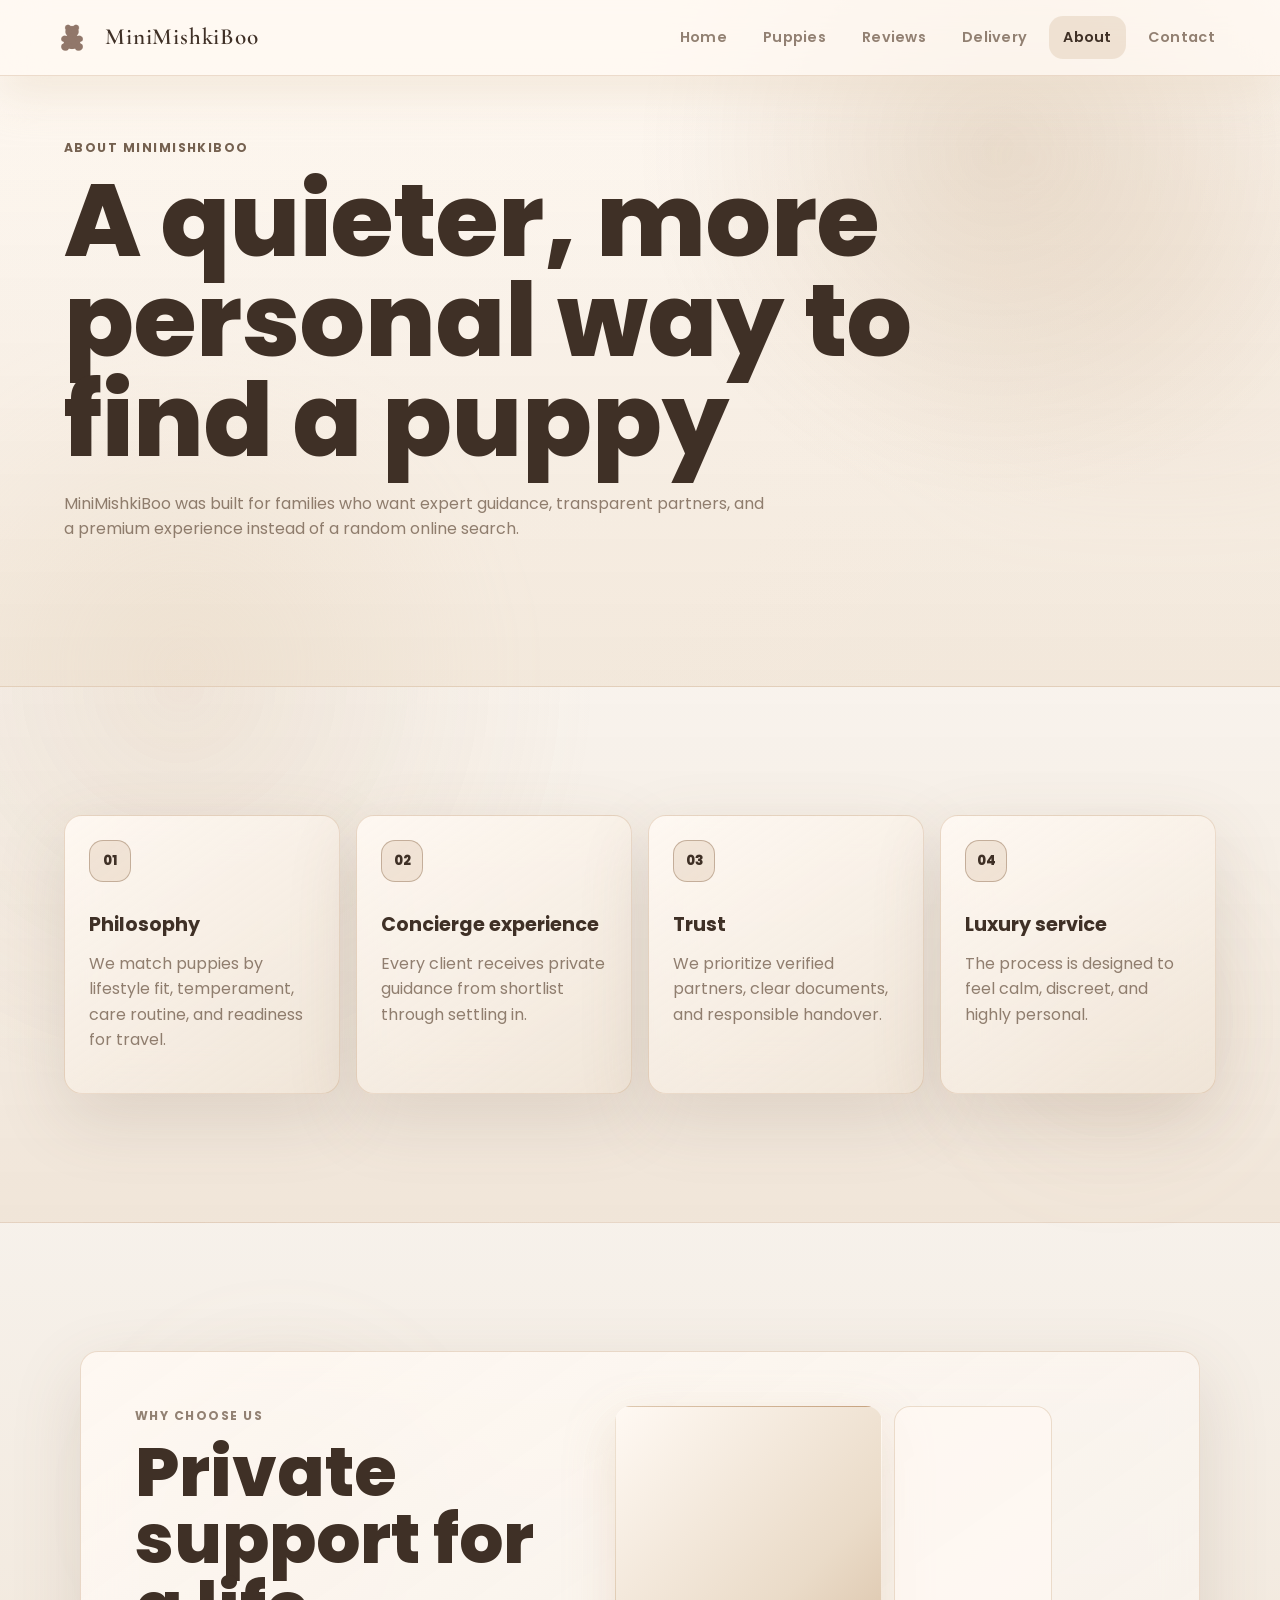
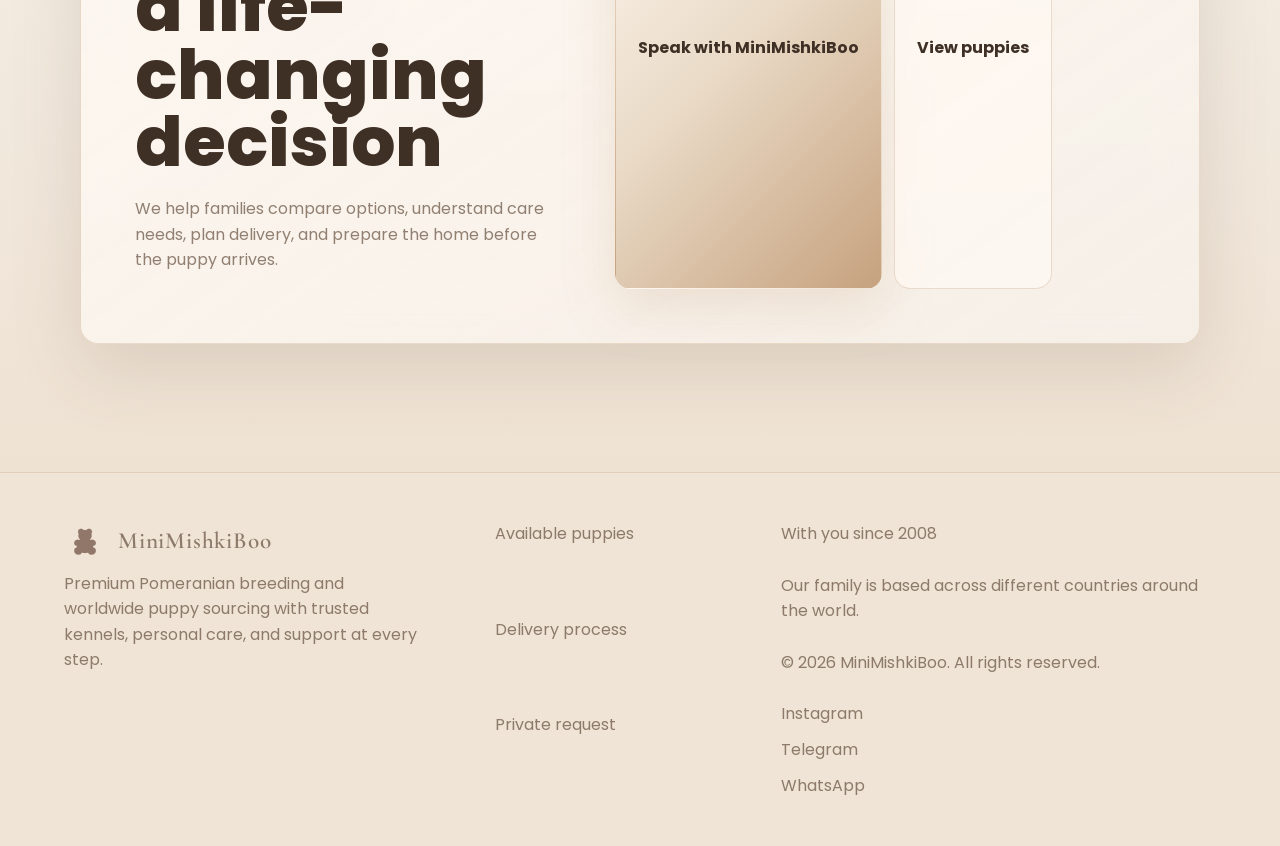
==== commit 6cfa05b1: "update" ====
--- a/about.html
+++ b/about.html
@@ -11,7 +11,7 @@
   <meta name="twitter:image" content="images/Logo/mini.png">
   <link rel="preconnect" href="https://fonts.googleapis.com">
   <link rel="preconnect" href="https://fonts.gstatic.com" crossorigin>
-  <link href="https://fonts.googleapis.com/css2?family=Poppins:wght@400;500;600;700;800&display=swap" rel="stylesheet">
+  <link href="https://fonts.googleapis.com/css2?family=Cormorant+Garamond:wght@500;600&family=Poppins:wght@400;500;600;700;800&display=swap" rel="stylesheet">
   <link rel="stylesheet" href="styles.css">
 </head>
 <body data-page="about">
--- a/styles.css
+++ b/styles.css
@@ -26,6 +26,7 @@
   --shadow: 0 24px 70px rgba(110, 86, 66, 0.16);
   --shadow-hot: 0 18px 52px rgba(198, 162, 126, 0.26);
   --font: "Poppins", "Google Sans", "Nunito Sans", Arial, sans-serif;
+  --brand-font: "Cormorant Garamond", serif;
 }
 
 * {
@@ -131,6 +132,10 @@
   transition: opacity 0.8s ease, visibility 0.8s ease;
 }
 
+html.has-seen-intro .intro {
+  display: none;
+}
+
 .intro--hidden {
   opacity: 0;
   visibility: hidden;
@@ -196,10 +201,13 @@
 }
 
 .intro__name {
+  font-family: var(--brand-font);
   font-size: clamp(4rem, 12vw, 9rem);
-  font-weight: 800;
-  line-height: 0.92;
-  letter-spacing: 0;
+  font-weight: 600;
+  line-height: 0.88;
+  letter-spacing: 0.035em;
+  font-kerning: normal;
+  text-rendering: optimizeLegibility;
 }
 
 .intro__line,
@@ -234,9 +242,18 @@
   display: inline-flex;
   align-items: center;
   gap: 12px;
+  font-family: var(--brand-font);
   font-size: 1.45rem;
-  font-weight: 800;
-  letter-spacing: 0;
+  font-weight: 600;
+  line-height: 1;
+  letter-spacing: 0.035em;
+  font-kerning: normal;
+  text-rendering: optimizeLegibility;
+}
+
+.brand > span {
+  display: block;
+  line-height: 0.94;
 }
 
 .brand__mark {
@@ -572,9 +589,13 @@
   width: max-content;
   max-width: 100%;
   margin-bottom: 24px;
+  font-family: var(--brand-font);
   font-size: clamp(3.4rem, 5.6vw, 6.35rem);
-  line-height: 0.94;
-  letter-spacing: 0;
+  font-weight: 600;
+  line-height: 0.9;
+  letter-spacing: 0.04em;
+  font-kerning: normal;
+  text-rendering: optimizeLegibility;
   white-space: nowrap;
 }
 
@@ -781,32 +802,27 @@
   place-items: center;
   margin-bottom: 30px;
   color: var(--white);
-  font-size: 0;
-  background: var(--primary-gradient);
-  border: 1px solid rgba(198, 162, 126, 0.24);
-  border-radius: 16px;
-  box-shadow: 0 16px 42px rgba(198, 162, 126, 0.22);
-}
-
-.fact-card__icon::before {
-  font-size: 1.05rem;
-  line-height: 1;
-}
-
-.fact-card:nth-child(1) .fact-card__icon::before {
-  content: "\2197";
-}
-
-.fact-card:nth-child(2) .fact-card__icon::before {
-  content: "\25C6";
-}
-
-.fact-card:nth-child(3) .fact-card__icon::before {
-  content: "\2726";
-}
-
-.fact-card:nth-child(4) .fact-card__icon::before {
-  content: "\2665";
+  background: linear-gradient(145deg, rgba(255, 249, 243, 0.98), rgba(216, 195, 165, 0.62));
+  border: 1px solid rgba(198, 162, 126, 0.32);
+  border-radius: 15px;
+  box-shadow: 0 14px 34px rgba(110, 86, 66, 0.14);
+  transition: transform 0.35s ease, border-color 0.35s ease, box-shadow 0.35s ease;
+}
+
+.fact-card__icon svg {
+  display: block;
+  width: 21px;
+  height: 21px;
+  stroke: currentColor;
+  stroke-width: 1.85;
+  stroke-linecap: round;
+  stroke-linejoin: round;
+}
+
+.fact-card:hover .fact-card__icon {
+  transform: translateY(-2px);
+  border-color: rgba(139, 107, 78, 0.38);
+  box-shadow: 0 18px 40px rgba(110, 86, 66, 0.18);
 }
 
 .fact-card p,
@@ -860,6 +876,417 @@
 
 .trust-card p {
   color: var(--text-muted);
+}
+
+.feeding-guide-section {
+  overflow: hidden;
+  background:
+    radial-gradient(circle at 84% 4%, rgba(184, 155, 122, 0.18), transparent 32%),
+    linear-gradient(180deg, rgba(255, 249, 243, 0.34), rgba(234, 219, 200, 0.56));
+}
+
+.feeding-guide {
+  position: relative;
+  z-index: 1;
+  display: grid;
+  grid-template-columns: minmax(0, 1fr) minmax(350px, 0.92fr);
+  gap: clamp(16px, 2.4vw, 28px);
+  width: min(1220px, 100%);
+  margin: 0 auto;
+  padding: clamp(18px, 2.8vw, 32px);
+  background: linear-gradient(145deg, rgba(255, 249, 243, 0.92), rgba(247, 242, 236, 0.76));
+  border: 1px solid var(--line);
+  border-radius: 28px;
+  box-shadow: var(--shadow), 0 0 64px rgba(198, 162, 126, 0.10);
+  backdrop-filter: blur(22px);
+}
+
+.feeding-guide__form,
+.feeding-guide__result {
+  min-width: 0;
+  border: 1px solid rgba(198, 162, 126, 0.26);
+  border-radius: 24px;
+  box-shadow: inset 0 1px 0 rgba(255, 249, 243, 0.56);
+}
+
+.feeding-guide__form {
+  display: grid;
+  grid-template-columns: repeat(2, minmax(0, 1fr));
+  gap: 14px;
+  align-content: start;
+  padding: clamp(18px, 2.6vw, 28px);
+  background: rgba(255, 249, 243, 0.62);
+}
+
+.feeding-guide__form label {
+  display: grid;
+  min-width: 0;
+  gap: 8px;
+}
+
+.feeding-guide__form label:last-of-type {
+  grid-column: 1 / -1;
+}
+
+.feeding-guide__form span,
+.feeding-guide__amount span,
+.feeding-guide__facts span {
+  color: var(--text-soft);
+  font-size: 0.82rem;
+  font-weight: 700;
+}
+
+.feeding-guide__form select,
+.feeding-guide__form input {
+  width: 100%;
+  height: 52px;
+  min-width: 0;
+  padding: 0 16px;
+  color: var(--white);
+  background-color: rgba(255, 249, 243, 0.76);
+  border: 1px solid var(--line);
+  border-radius: 16px;
+  outline: 0;
+  transition: background-color 0.3s ease, border-color 0.3s ease, box-shadow 0.3s ease;
+}
+
+.feeding-guide__form select {
+  padding-right: 42px;
+  cursor: pointer;
+  appearance: none;
+  background:
+    linear-gradient(45deg, transparent 50%, rgba(94, 72, 54, 0.82) 50%) calc(100% - 22px) 50% / 7px 7px no-repeat,
+    linear-gradient(135deg, rgba(94, 72, 54, 0.82) 50%, transparent 50%) calc(100% - 17px) 50% / 7px 7px no-repeat,
+    rgba(255, 249, 243, 0.76);
+}
+
+.feeding-guide__form input::placeholder {
+  color: rgba(94, 72, 54, 0.52);
+}
+
+.feeding-guide__form select:focus,
+.feeding-guide__form input:focus {
+  border-color: var(--line-hot);
+  background-color: rgba(255, 249, 243, 0.92);
+  box-shadow: 0 0 0 4px rgba(198, 162, 126, 0.22);
+}
+
+.feeding-guide__form .button {
+  align-self: end;
+  justify-self: start;
+  min-width: 152px;
+}
+
+.feeding-guide__message {
+  grid-column: 1 / -1;
+  min-height: 1.5em;
+  margin: 0;
+  color: var(--text-muted);
+  font-size: 0.88rem;
+}
+
+.feeding-guide__message.is-error {
+  color: var(--espresso);
+}
+
+.feeding-guide__result {
+  display: grid;
+  gap: 14px;
+  align-content: center;
+  padding: clamp(20px, 3vw, 32px);
+  background:
+    radial-gradient(circle at 100% 0%, rgba(184, 155, 122, 0.16), transparent 38%),
+    rgba(255, 249, 243, 0.68);
+  transition: transform 0.38s ease, box-shadow 0.38s ease, border-color 0.38s ease;
+}
+
+.feeding-guide__result.is-updated {
+  animation: fadeLift 0.45s ease;
+}
+
+.feeding-guide__result h3 {
+  margin-bottom: 2px;
+  font-size: clamp(1.48rem, 2.4vw, 2.35rem);
+  line-height: 1.12;
+}
+
+.feeding-guide__amount,
+.feeding-guide__facts div {
+  display: grid;
+  gap: 6px;
+  min-width: 0;
+  padding: clamp(14px, 1.8vw, 18px);
+  background: rgba(255, 249, 243, 0.74);
+  border: 1px solid var(--line);
+  border-radius: 18px;
+}
+
+.feeding-guide__amount strong {
+  color: var(--white);
+  font-size: clamp(1.08rem, 1.55vw, 1.34rem);
+  line-height: 1.36;
+  overflow-wrap: anywhere;
+}
+
+.feeding-guide__amount strong + strong {
+  margin-top: -1px;
+}
+
+.feeding-guide__facts {
+  display: grid;
+  grid-template-columns: minmax(0, 0.82fr) minmax(0, 1.18fr);
+  gap: 10px;
+}
+
+.feeding-guide__facts strong {
+  color: var(--white);
+  line-height: 1.42;
+  overflow-wrap: anywhere;
+}
+
+.feeding-guide__care-note,
+.feeding-guide__breed-note {
+  margin: 0;
+  color: var(--text-muted);
+  font-size: 0.92rem;
+  line-height: 1.64;
+}
+
+.feeding-guide__breed-note {
+  padding: 13px 15px;
+  background: rgba(255, 249, 243, 0.56);
+  border: 1px solid rgba(139, 107, 78, 0.20);
+  border-radius: 16px;
+}
+
+.delivery-guarantees {
+  display: grid;
+  gap: clamp(18px, 2.4vw, 28px);
+  padding-top: clamp(58px, 7vw, 92px);
+  padding-bottom: clamp(58px, 7vw, 92px);
+}
+
+.delivery-guarantees__panel,
+.delivery-video-card {
+  position: relative;
+  z-index: 1;
+  width: min(1220px, 100%);
+  margin: 0 auto;
+  background: linear-gradient(145deg, rgba(255, 249, 243, 0.92), rgba(239, 228, 214, 0.78));
+  border: 1px solid var(--line);
+  box-shadow: var(--shadow);
+  backdrop-filter: blur(22px);
+}
+
+.delivery-guarantees__panel {
+  display: grid;
+  gap: clamp(18px, 2.3vw, 28px);
+  padding: clamp(20px, 3vw, 36px);
+  border-radius: 24px;
+}
+
+.delivery-guarantees__intro {
+  max-width: 940px;
+  padding-bottom: clamp(16px, 2vw, 24px);
+  border-bottom: 1px solid rgba(198, 162, 126, 0.24);
+}
+
+.delivery-guarantees__intro h2 {
+  margin-bottom: 16px;
+  font-size: clamp(2.15rem, 4.6vw, 4.5rem);
+}
+
+.delivery-guarantees__intro p:not(.eyebrow),
+.delivery-guarantee-card p,
+.delivery-additional-care p:not(.eyebrow),
+.delivery-video-card p {
+  color: var(--text-muted);
+}
+
+.delivery-guarantees__intro p:not(.eyebrow) {
+  max-width: 850px;
+  margin-bottom: 10px;
+  line-height: 1.68;
+}
+
+.delivery-guarantees__intro p:last-child,
+.delivery-guarantee-card p:last-child,
+.delivery-additional-care p:last-child,
+.delivery-video-card p:last-child {
+  margin-bottom: 0;
+}
+
+.delivery-guarantees__grid {
+  display: grid;
+  grid-template-columns: repeat(2, minmax(0, 1fr));
+  grid-template-areas:
+    "planning transport"
+    "preparation documents";
+  gap: clamp(12px, 1.4vw, 16px);
+  align-items: stretch;
+}
+
+.delivery-guarantee-card {
+  position: relative;
+  display: grid;
+  align-content: start;
+  gap: 0;
+  min-width: 0;
+  height: 100%;
+  padding: clamp(20px, 2vw, 26px);
+  overflow: hidden;
+  background: linear-gradient(145deg, rgba(255, 249, 243, 0.84), rgba(247, 242, 236, 0.68));
+  border: 1px solid rgba(198, 162, 126, 0.30);
+  border-radius: 20px;
+  box-shadow: 0 16px 44px rgba(110, 86, 66, 0.10);
+  transition: transform 0.38s ease, border-color 0.38s ease, background 0.38s ease, box-shadow 0.38s ease;
+}
+
+.delivery-guarantee-card:nth-child(1) {
+  grid-area: planning;
+}
+
+.delivery-guarantee-card:nth-child(2) {
+  grid-area: preparation;
+}
+
+.delivery-guarantee-card:nth-child(3) {
+  grid-area: documents;
+}
+
+.delivery-guarantee-card:nth-child(4) {
+  grid-area: transport;
+}
+
+.delivery-guarantee-card:hover {
+  transform: translateY(-3px);
+  background: linear-gradient(145deg, rgba(255, 249, 243, 0.94), rgba(247, 242, 236, 0.76));
+  border-color: rgba(139, 107, 78, 0.38);
+  box-shadow: 0 22px 56px rgba(110, 86, 66, 0.16);
+}
+
+.delivery-guarantee-card::before {
+  display: block;
+  width: min(132px, 36%);
+  height: 1px;
+  margin-bottom: 18px;
+  content: "";
+  background: linear-gradient(90deg, rgba(139, 107, 78, 0.58), rgba(198, 162, 126, 0));
+}
+
+.delivery-guarantee-card__number {
+  display: inline-grid;
+  width: 44px;
+  height: 44px;
+  place-items: center;
+  margin-bottom: 14px;
+  color: var(--white);
+  font-size: 0.82rem;
+  font-weight: 800;
+  background: rgba(198, 162, 126, 0.24);
+  border: 1px solid var(--line-hot);
+  border-radius: 14px;
+}
+
+.delivery-guarantee-card h3,
+.delivery-video-card h3 {
+  overflow-wrap: anywhere;
+}
+
+.delivery-guarantee-card h3 {
+  margin-bottom: 12px;
+  font-size: clamp(1.12rem, 1.35vw, 1.34rem);
+  line-height: 1.24;
+}
+
+.delivery-guarantee-card p {
+  margin-bottom: 0;
+  font-size: 0.95rem;
+  line-height: 1.64;
+}
+
+.delivery-list {
+  display: grid;
+  gap: 8px;
+  margin: 0;
+  padding: 0;
+  list-style: none;
+}
+
+.delivery-list + p,
+.delivery-guarantee-card p + .delivery-list,
+.delivery-guarantee-card p + p {
+  margin-top: 10px;
+}
+
+.delivery-list li {
+  position: relative;
+  min-width: 0;
+  padding-left: 18px;
+  color: var(--text-muted);
+  font-size: 0.94rem;
+  line-height: 1.58;
+  overflow-wrap: anywhere;
+}
+
+.delivery-list li::before {
+  position: absolute;
+  top: 0.78em;
+  left: 2px;
+  width: 7px;
+  height: 7px;
+  content: "";
+  background: var(--primary-gradient);
+  border: 1px solid rgba(139, 107, 78, 0.24);
+  border-radius: 3px;
+  box-shadow: 0 6px 18px rgba(198, 162, 126, 0.24);
+  transform: translateY(-50%) rotate(45deg);
+}
+
+.delivery-list strong {
+  color: var(--white);
+}
+
+.delivery-additional-care {
+  display: grid;
+  gap: 6px;
+  padding: clamp(17px, 2vw, 24px);
+  background: rgba(255, 249, 243, 0.64);
+  border: 1px solid rgba(139, 107, 78, 0.22);
+  border-radius: 20px;
+}
+
+.delivery-additional-care .eyebrow {
+  margin-bottom: 0;
+}
+
+.delivery-video-card {
+  display: grid;
+  gap: clamp(14px, 2vw, 22px);
+  padding: clamp(16px, 2.2vw, 26px);
+  overflow: hidden;
+  border-radius: 24px;
+}
+
+.delivery-video-card figcaption {
+  max-width: 760px;
+}
+
+.delivery-video-card h3 {
+  margin-bottom: 8px;
+  font-size: clamp(1.28rem, 2.5vw, 2rem);
+}
+
+.delivery-video {
+  display: block;
+  width: 100%;
+  max-width: 100%;
+  aspect-ratio: 16 / 9;
+  object-fit: contain;
+  background: rgba(63, 48, 38, 0.94);
+  border: 1px solid rgba(198, 162, 126, 0.34);
+  border-radius: 22px;
+  box-shadow: 0 24px 70px rgba(110, 86, 66, 0.22);
 }
 
 .review-shell {
@@ -1170,6 +1597,263 @@
 .puppy-card__summary {
   min-height: 54px;
   margin-bottom: 0;
+}
+
+.special-order-card {
+  position: relative;
+  isolation: isolate;
+  background:
+    linear-gradient(145deg, rgba(255, 249, 243, 0.96), rgba(234, 219, 200, 0.72)),
+    radial-gradient(circle at 18% 8%, rgba(198, 162, 126, 0.30), transparent 42%);
+  border-color: rgba(139, 107, 78, 0.32);
+  box-shadow: 0 26px 76px rgba(110, 86, 66, 0.20);
+}
+
+.special-order-card::after {
+  position: absolute;
+  inset: 12px;
+  z-index: -1;
+  content: "";
+  pointer-events: none;
+  border: 1px solid rgba(198, 162, 126, 0.26);
+  border-radius: 14px;
+}
+
+.special-order-card__image {
+  position: relative;
+  display: block;
+  aspect-ratio: 4 / 3;
+  overflow: hidden;
+  background: var(--cream-muted);
+}
+
+.special-order-card__image img {
+  width: 100%;
+  height: 100%;
+  display: block;
+  object-fit: cover;
+  object-position: center;
+  transform: scale(1.01);
+}
+
+.special-order-card__image::after {
+  position: absolute;
+  inset: 0;
+  content: "";
+  pointer-events: none;
+  background:
+    linear-gradient(180deg, transparent 42%, rgba(62, 48, 38, 0.32)),
+    radial-gradient(circle at 50% 18%, rgba(255, 249, 243, 0.34), transparent 48%);
+}
+
+.special-order-card__image span {
+  position: absolute;
+  top: 14px;
+  left: 14px;
+  z-index: 1;
+  padding: 8px 12px;
+  color: var(--espresso);
+  font-size: 0.72rem;
+  font-weight: 800;
+  text-transform: uppercase;
+  background: rgba(255, 249, 243, 0.78);
+  border: 1px solid rgba(198, 162, 126, 0.36);
+  border-radius: 999px;
+  box-shadow: 0 14px 34px rgba(110, 86, 66, 0.16);
+  backdrop-filter: blur(14px);
+}
+
+.special-order-card__body {
+  grid-template-rows: 1fr auto;
+  align-content: stretch;
+}
+
+.special-order-card__heading p {
+  max-width: 34ch;
+}
+
+.special-order-card__button {
+  width: fit-content;
+  min-height: 40px;
+  align-self: end;
+  justify-self: start;
+  padding: 0 16px;
+  font-size: 0.82rem;
+  border-radius: 999px;
+  box-shadow: 0 14px 34px rgba(198, 162, 126, 0.22);
+}
+
+.special-order-card__button:hover {
+  box-shadow: 0 18px 44px rgba(198, 162, 126, 0.30);
+}
+
+.special-order-hero {
+  display: grid;
+  grid-template-columns: minmax(0, 0.98fr) minmax(320px, 0.72fr);
+  align-items: center;
+  gap: clamp(26px, 6vw, 72px);
+  min-height: 74svh;
+  padding-top: 138px;
+  background:
+    radial-gradient(circle at 76% 20%, rgba(198, 162, 126, 0.22), transparent 32%),
+    linear-gradient(180deg, rgba(255, 249, 243, 0.46), rgba(234, 219, 200, 0.58));
+}
+
+.special-order-hero__copy {
+  position: relative;
+  z-index: 1;
+  max-width: 760px;
+}
+
+.special-order-hero__copy h1 {
+  margin-bottom: 18px;
+  font-size: clamp(3.1rem, 7vw, 7.4rem);
+  line-height: 0.94;
+}
+
+.special-order-hero__copy p:not(.eyebrow) {
+  max-width: 620px;
+  color: var(--text-soft);
+  font-size: clamp(1.05rem, 2vw, 1.28rem);
+}
+
+.special-order-hero__media {
+  position: relative;
+  overflow: hidden;
+  aspect-ratio: 4 / 5;
+  border: 1px solid rgba(198, 162, 126, 0.26);
+  border-radius: 30px;
+  background: var(--cream-muted);
+  box-shadow: 0 34px 90px rgba(110, 86, 66, 0.22);
+}
+
+.special-order-hero__media img {
+  width: 100%;
+  height: 100%;
+  display: block;
+  object-fit: cover;
+}
+
+.special-order-hero__media::after {
+  position: absolute;
+  inset: 0;
+  content: "";
+  pointer-events: none;
+  background: linear-gradient(180deg, rgba(255, 249, 243, 0.06), rgba(62, 48, 38, 0.16));
+}
+
+.special-policy-section {
+  padding-top: clamp(46px, 7vw, 84px);
+  padding-bottom: clamp(34px, 6vw, 72px);
+}
+
+.special-policy-section--after {
+  padding-top: clamp(18px, 4vw, 44px);
+}
+
+.special-policy {
+  position: relative;
+  z-index: 1;
+  max-width: 980px;
+  margin: 0 auto;
+  padding: clamp(24px, 5vw, 54px);
+  overflow: hidden;
+  color: var(--text-soft);
+  background:
+    linear-gradient(145deg, rgba(255, 249, 243, 0.92), rgba(247, 242, 236, 0.80)),
+    radial-gradient(circle at 14% 0%, rgba(198, 162, 126, 0.16), transparent 34%);
+  border: 1px solid rgba(198, 162, 126, 0.30);
+  border-radius: 28px;
+  box-shadow: 0 28px 82px rgba(110, 86, 66, 0.15);
+  backdrop-filter: blur(22px);
+}
+
+.special-policy::before {
+  position: absolute;
+  inset: 14px;
+  content: "";
+  pointer-events: none;
+  border: 1px solid rgba(198, 162, 126, 0.18);
+  border-radius: 20px;
+}
+
+.special-policy > * {
+  position: relative;
+  z-index: 1;
+}
+
+.special-policy h2 {
+  max-width: 760px;
+  margin-bottom: clamp(20px, 3vw, 30px);
+  color: var(--ink);
+  font-size: clamp(2rem, 4.4vw, 3.7rem);
+  line-height: 1.02;
+}
+
+.special-policy h3 {
+  margin: 0 0 14px;
+  color: var(--espresso);
+  font-size: clamp(1.2rem, 2.4vw, 1.7rem);
+  line-height: 1.14;
+}
+
+.special-policy__content {
+  display: grid;
+  gap: 16px;
+  max-width: 790px;
+}
+
+.special-policy__content p {
+  margin: 0;
+  color: var(--text-muted);
+  font-size: clamp(0.98rem, 1.45vw, 1.08rem);
+  line-height: 1.78;
+}
+
+.special-policy__separator {
+  width: min(260px, 62%);
+  height: 1px;
+  margin: clamp(6px, 1.4vw, 14px) 0;
+  background: linear-gradient(90deg, rgba(139, 107, 78, 0.42), rgba(198, 162, 126, 0.10));
+}
+
+.special-order-panel {
+  display: grid;
+  grid-template-columns: minmax(280px, 0.62fr) minmax(0, 1fr);
+  gap: clamp(24px, 5vw, 58px);
+  padding: clamp(22px, 4vw, 44px);
+  background:
+    linear-gradient(145deg, rgba(255, 249, 243, 0.92), rgba(247, 242, 236, 0.78)),
+    radial-gradient(circle at 12% 0%, rgba(198, 162, 126, 0.18), transparent 36%);
+  border: 1px solid var(--line);
+  border-radius: 28px;
+  box-shadow: var(--shadow);
+  backdrop-filter: blur(22px);
+}
+
+.special-order-form {
+  grid-template-columns: repeat(2, minmax(0, 1fr));
+  gap: 16px;
+}
+
+.special-order-form__wide,
+.special-order-form__submit,
+.special-order-form__message {
+  grid-column: 1 / -1;
+}
+
+.special-order-form__submit {
+  width: 100%;
+  min-height: 56px;
+}
+
+.special-order-contact-field {
+  transition: opacity 0.22s ease, transform 0.22s ease;
+}
+
+.special-order-contact-field.is-changing {
+  opacity: 0.62;
+  transform: translateY(3px);
 }
 
 .nutrition-section {
@@ -2513,6 +3197,28 @@
     padding-top: clamp(52px, 9vw, 88px);
   }
 
+  .special-order-hero {
+    grid-template-columns: 1fr;
+    min-height: auto;
+    padding-top: clamp(52px, 9vw, 88px);
+  }
+
+  .special-order-hero__copy {
+    max-width: 820px;
+  }
+
+  .special-order-hero__media {
+    max-width: 520px;
+  }
+
+  .special-order-panel {
+    grid-template-columns: 1fr;
+  }
+
+  .special-policy {
+    max-width: 860px;
+  }
+
   .hero__content {
     width: min(880px, 100%);
     max-width: 880px;
@@ -2552,6 +3258,19 @@
   .name-generator,
   .footer {
     grid-template-columns: 1fr;
+  }
+
+  .feeding-guide {
+    grid-template-columns: 1fr;
+  }
+
+  .delivery-guarantees__grid {
+    grid-template-columns: 1fr;
+    grid-template-areas:
+      "planning"
+      "preparation"
+      "documents"
+      "transport";
   }
 }
 
@@ -2587,6 +3306,7 @@
     gap: 10px;
     max-width: 100%;
     font-size: 1.22rem;
+    letter-spacing: 0.025em;
   }
 
   .brand__mark {
@@ -2598,6 +3318,7 @@
   .intro__name {
     font-size: clamp(3rem, 16vw, 5rem);
     line-height: 1;
+    letter-spacing: 0.025em;
     text-align: center;
     overflow-wrap: anywhere;
   }
@@ -2642,6 +3363,7 @@
     margin-bottom: 18px;
     font-size: clamp(2.25rem, 10.7vw, 3.55rem);
     line-height: 0.98;
+    letter-spacing: 0.03em;
   }
 
   h2 {
@@ -2703,6 +3425,75 @@
     min-height: 0;
     padding: 22px;
     border-radius: 16px;
+  }
+
+  .feeding-guide {
+    gap: 14px;
+    padding: 16px;
+    border-radius: 22px;
+  }
+
+  .feeding-guide__form,
+  .feeding-guide__result {
+    border-radius: 20px;
+  }
+
+  .feeding-guide__form {
+    grid-template-columns: 1fr;
+    padding: 18px;
+  }
+
+  .feeding-guide__form label:last-of-type {
+    grid-column: auto;
+  }
+
+  .feeding-guide__form .button {
+    justify-self: stretch;
+  }
+
+  .feeding-guide__facts {
+    grid-template-columns: 1fr;
+  }
+
+  .delivery-guarantees__panel,
+  .delivery-video-card {
+    border-radius: 20px;
+  }
+
+  .delivery-guarantees {
+    padding-top: clamp(52px, 12vw, 72px);
+    padding-bottom: clamp(52px, 12vw, 72px);
+  }
+
+  .delivery-guarantees__panel {
+    gap: 16px;
+    padding: 18px;
+  }
+
+  .delivery-guarantees__intro h2 {
+    font-size: clamp(1.92rem, 9vw, 2.8rem);
+  }
+
+  .delivery-guarantee-card {
+    padding: 18px;
+    border-radius: 18px;
+  }
+
+  .delivery-guarantee-card::before {
+    margin-bottom: 16px;
+  }
+
+  .delivery-list {
+    gap: 8px;
+  }
+
+  .delivery-additional-care,
+  .delivery-video-card {
+    padding: 18px;
+  }
+
+  .delivery-video {
+    border-radius: 18px;
   }
 
   .review-shell {
@@ -2741,8 +3532,9 @@
   }
 
   .puppy-grid {
-    grid-template-columns: 1fr;
-    gap: 18px;
+    grid-template-columns: repeat(2, minmax(0, 1fr));
+    gap: clamp(10px, 3vw, 14px);
+    padding-bottom: calc(22px + env(safe-area-inset-bottom));
   }
 
   .catalog-controls {
@@ -2752,28 +3544,202 @@
   }
 
   .puppy-card {
+    min-width: 0;
     border-radius: 16px;
+    box-shadow: 0 14px 34px rgba(110, 86, 66, 0.13);
+  }
+
+  .puppy-card__image {
+    aspect-ratio: 4 / 5;
+  }
+
+  .special-order-card__image {
+    aspect-ratio: 4 / 5;
+  }
+
+  .puppy-card__image img {
+    object-position: center 42%;
+  }
+
+  .puppy-card__image span {
+    top: 8px;
+    left: 8px;
+    max-width: calc(100% - 16px);
+    padding: 5px 8px;
+    font-size: 0.62rem;
+    line-height: 1;
+    white-space: nowrap;
+    box-shadow: 0 10px 24px rgba(110, 86, 66, 0.13);
+  }
+
+  .special-order-card__image span {
+    top: 8px;
+    left: 8px;
+    padding: 5px 8px;
+    font-size: 0.62rem;
+    line-height: 1;
+    box-shadow: 0 10px 24px rgba(110, 86, 66, 0.13);
   }
 
   .puppy-card__heading {
     display: grid;
-    gap: 6px;
+    gap: 5px;
   }
 
   .puppy-card__body {
-    padding: 20px;
+    grid-template-rows: auto auto;
+    gap: 8px;
+    padding: 11px;
+  }
+
+  .puppy-card__heading h3 {
+    margin-bottom: 0;
+    font-size: clamp(1rem, 4.4vw, 1.22rem);
+    line-height: 1.05;
+  }
+
+  .puppy-card__heading h3 a {
+    display: block;
+    overflow: hidden;
+    text-overflow: ellipsis;
+    white-space: nowrap;
+  }
+
+  .puppy-card__heading p {
+    display: -webkit-box;
+    font-size: 0.72rem;
+    line-height: 1.2;
+    overflow: hidden;
+    -webkit-line-clamp: 1;
+    -webkit-box-orient: vertical;
+  }
+
+  .puppy-card__price {
+    font-size: 0.76rem;
+    line-height: 1.2;
+  }
+
+  .special-order-card__heading p {
+    display: none;
+  }
+
+  .special-order-card__button {
+    width: fit-content;
+    max-width: 100%;
+    min-height: 32px;
+    justify-self: start;
+    padding: 0 11px;
+    font-size: 0.66rem;
+    border-radius: 12px;
   }
 
   .puppy-card__meta {
-    gap: 8px;
+    grid-template-columns: 1fr;
+    gap: 0;
+    align-self: end;
+    min-height: 27px;
+    padding-top: 7px;
+    border-top: 1px solid var(--line);
+  }
+
+  .puppy-card__meta div {
+    padding-top: 0;
+    border-top: 0;
+  }
+
+  .puppy-card__meta div:first-child,
+  .puppy-card__meta div:nth-child(3),
+  .puppy-card__summary,
+  .puppy-card__actions {
+    display: none;
   }
 
   .puppy-card__meta dt {
-    font-size: 0.72rem;
+    font-size: 0.62rem;
+    line-height: 1.1;
+    text-transform: uppercase;
+  }
+
+  .puppy-card__meta dd {
+    font-size: 0.74rem;
+    line-height: 1.15;
+    overflow-wrap: anywhere;
   }
 
   .contact-choice {
     grid-template-columns: 1fr;
+  }
+
+  .special-order-hero {
+    gap: 20px;
+    padding-top: 72px;
+  }
+
+  .special-order-hero__copy h1 {
+    font-size: clamp(2.45rem, 12vw, 4rem);
+  }
+
+  .special-order-hero__media {
+    width: min(100%, 420px);
+    border-radius: 22px;
+  }
+
+  .special-order-panel {
+    padding: 20px;
+    border-radius: 22px;
+  }
+
+  .special-policy-section {
+    padding-top: 34px;
+    padding-bottom: 34px;
+  }
+
+  .special-policy-section--after {
+    padding-bottom: calc(42px + env(safe-area-inset-bottom));
+  }
+
+  .special-policy {
+    padding: 22px;
+    border-radius: 22px;
+  }
+
+  .special-policy::before {
+    inset: 10px;
+    border-radius: 16px;
+  }
+
+  .special-policy h2 {
+    margin-bottom: 18px;
+    font-size: clamp(1.8rem, 9vw, 2.6rem);
+  }
+
+  .special-policy h3 {
+    font-size: clamp(1.08rem, 5vw, 1.34rem);
+  }
+
+  .special-policy__content {
+    gap: 13px;
+  }
+
+  .special-policy__content p {
+    font-size: 0.96rem;
+    line-height: 1.68;
+  }
+
+  .special-policy__separator {
+    width: 72%;
+  }
+
+  .special-order-form {
+    grid-template-columns: 1fr;
+    gap: 13px;
+  }
+
+  .special-order-form input,
+  .special-order-form select,
+  .special-order-form textarea {
+    min-height: 52px;
+    font-size: 16px;
   }
 
   .page-hero {
@@ -3008,7 +3974,9 @@
   .button:hover,
   .intro__skip:hover,
   .fact-card:hover,
+  .fact-card:hover .fact-card__icon,
   .trust-card:hover,
+  .delivery-guarantee-card:hover,
   .bottom-nav__link:hover,
   .puppy-card:hover,
   .similar-puppy-card:hover,
@@ -3089,6 +4057,54 @@
     grid-template-columns: 1fr;
   }
 
+  .puppy-grid {
+    gap: 9px;
+  }
+
+  .puppy-card {
+    border-radius: 14px;
+  }
+
+  .puppy-card__body {
+    gap: 7px;
+    padding: 9px;
+  }
+
+  .puppy-card__image span {
+    top: 7px;
+    left: 7px;
+    padding: 5px 7px;
+    font-size: 0.58rem;
+  }
+
+  .special-order-card__image span {
+    top: 7px;
+    left: 7px;
+    padding: 5px 7px;
+    font-size: 0.58rem;
+  }
+
+  .puppy-card__heading h3 {
+    font-size: clamp(0.92rem, 4.8vw, 1.04rem);
+  }
+
+  .puppy-card__heading p,
+  .puppy-card__price,
+  .puppy-card__meta dd {
+    font-size: 0.68rem;
+  }
+
+  .special-order-card__heading p,
+  .special-order-card__button {
+    font-size: 0.66rem;
+  }
+
+  .special-order-card__button {
+    width: fit-content;
+    min-height: 30px;
+    padding: 0 10px;
+  }
+
   .name-generator__category {
     padding-right: 8px;
     padding-left: 8px;
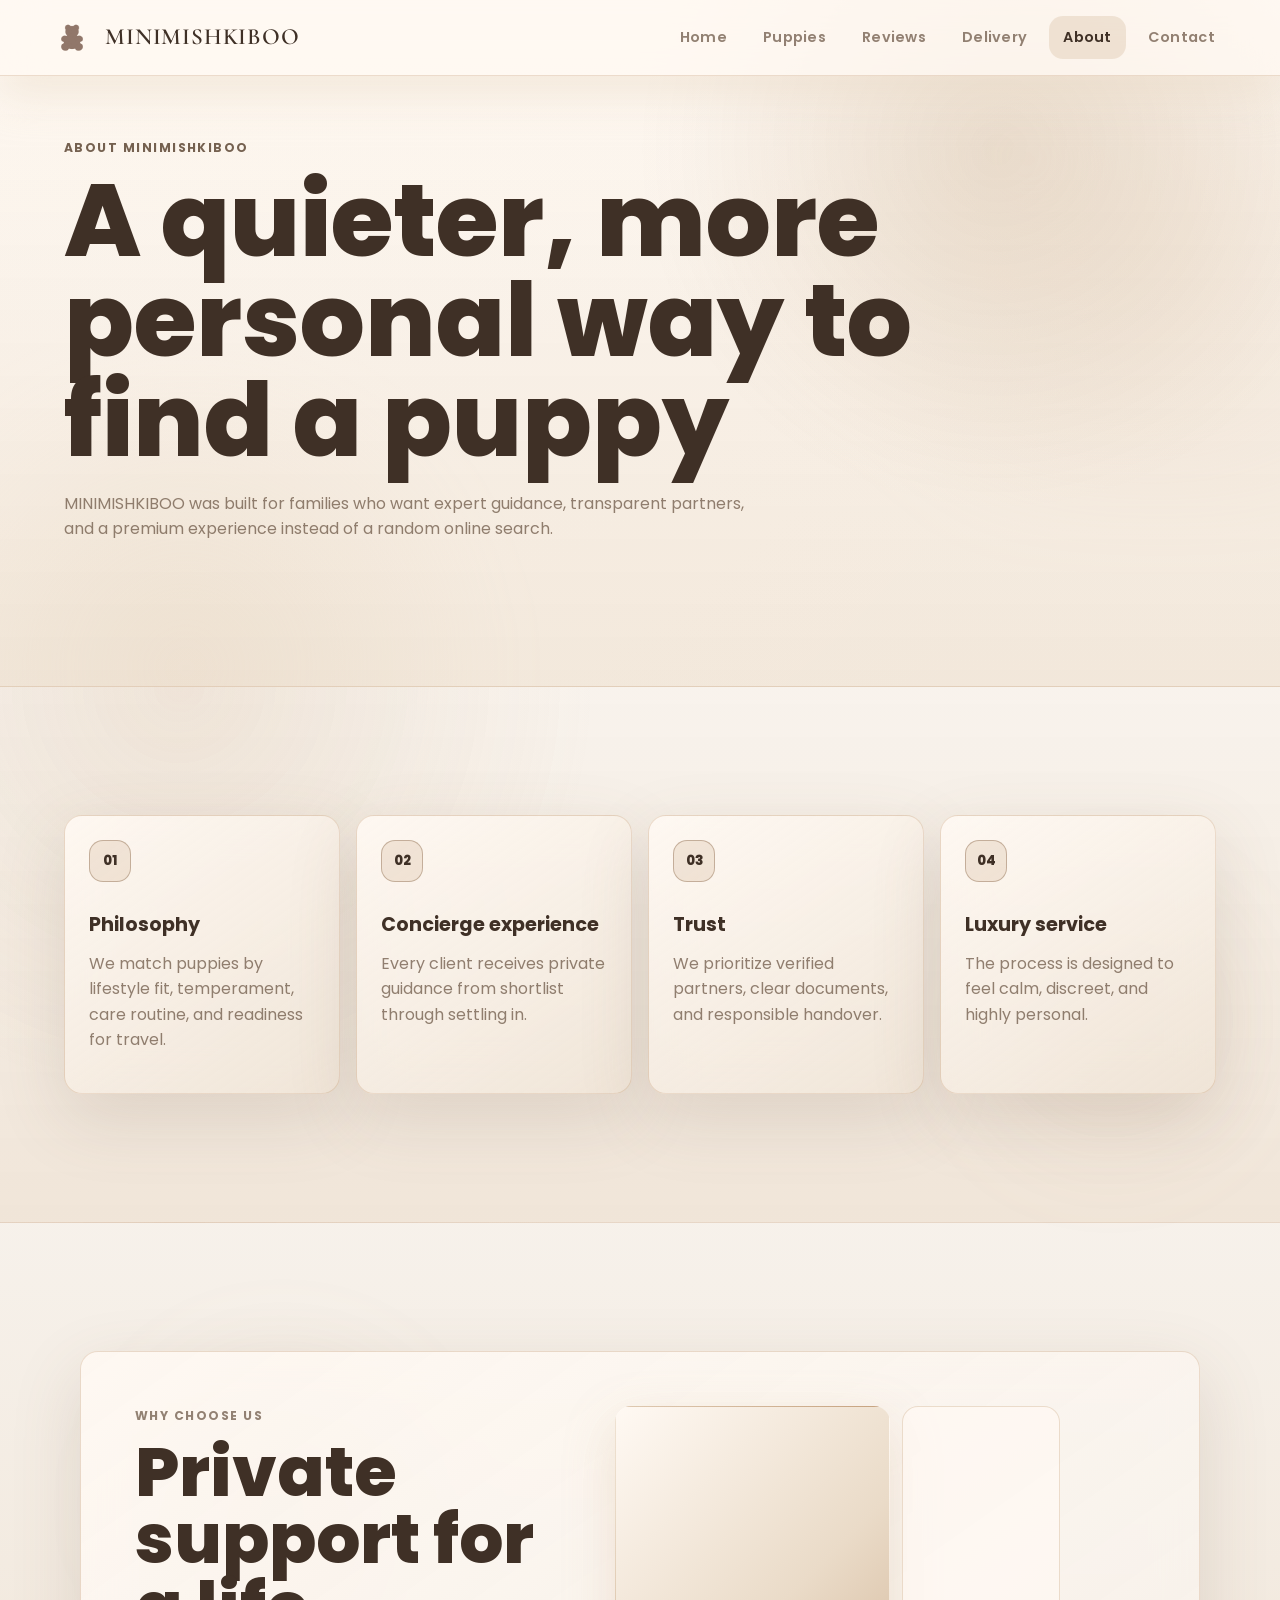
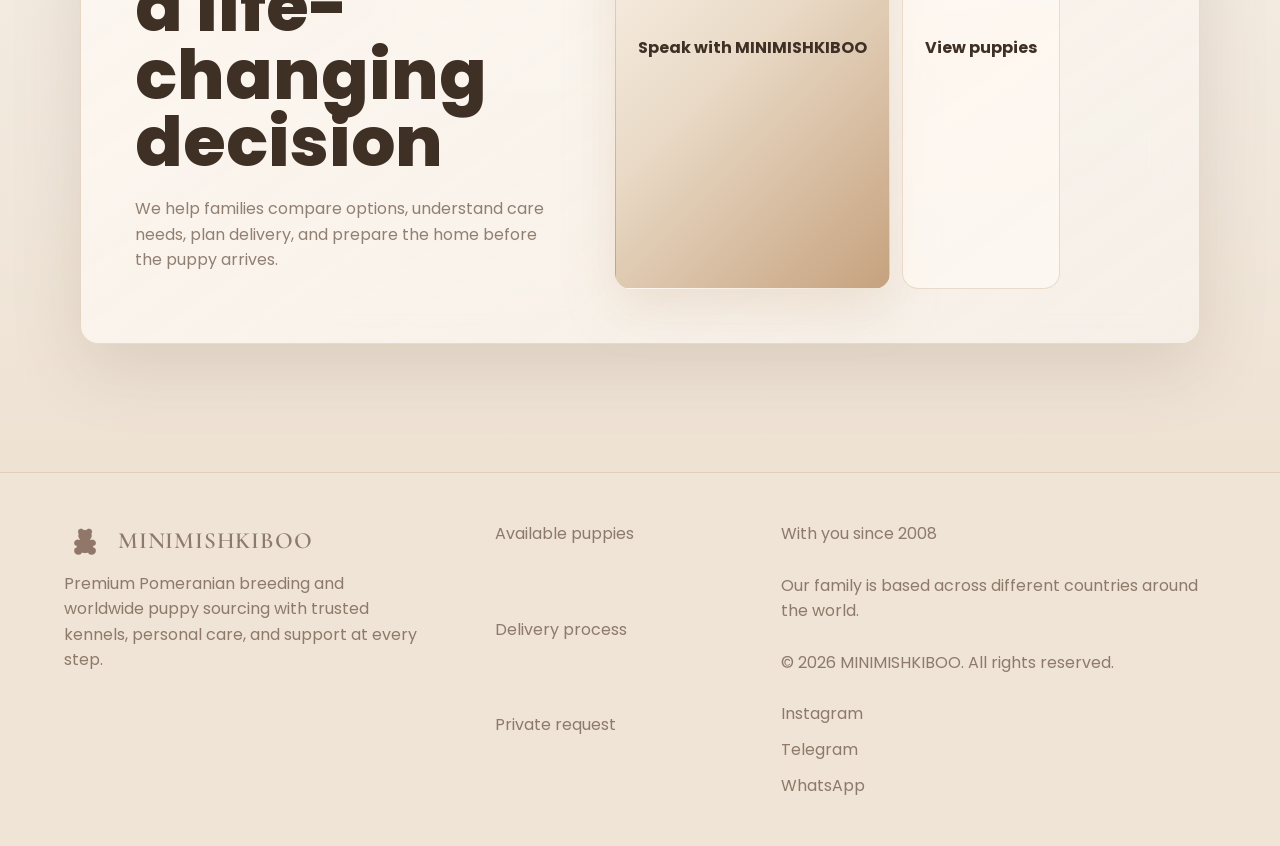
==== commit 0accf5f0: "update" ====
--- a/about.html
+++ b/about.html
@@ -3,8 +3,8 @@
 <head>
   <meta charset="UTF-8">
   <meta name="viewport" content="width=device-width, initial-scale=1.0">
-  <meta name="description" content="About MiniMishkiBoo, premium Pomeranian breeding and worldwide puppy sourcing since 2008.">
-  <title>About | MiniMishkiBoo</title>
+  <meta name="description" content="About MINIMISHKIBOO, premium Pomeranian breeding and worldwide puppy sourcing since 2008.">
+  <title>About | MINIMISHKIBOO</title>
   <link rel="icon" type="image/png" href="images/Logo/mini.png">
   <link rel="apple-touch-icon" href="images/Logo/mini.png">
   <meta property="og:image" content="images/Logo/mini.png">
@@ -19,9 +19,9 @@
   <main>
     <section class="section page-hero">
       <div class="section__head reveal">
-        <p class="eyebrow">About MiniMishkiBoo</p>
+        <p class="eyebrow">About MINIMISHKIBOO</p>
         <h1>A quieter, more personal way to find a puppy</h1>
-        <p>MiniMishkiBoo was built for families who want expert guidance, transparent partners, and a premium experience instead of a random online search.</p>
+        <p>MINIMISHKIBOO was built for families who want expert guidance, transparent partners, and a premium experience instead of a random online search.</p>
       </div>
     </section>
     <section class="section section--dark">
@@ -40,7 +40,7 @@
           <p>We help families compare options, understand care needs, plan delivery, and prepare the home before the puppy arrives.</p>
         </div>
         <div class="hero__actions">
-          <a class="button button--primary" href="contact.html">Speak with MiniMishkiBoo</a>
+          <a class="button button--primary" href="contact.html">Speak with MINIMISHKIBOO</a>
           <a class="button button--glass" href="puppies.html">View puppies</a>
         </div>
       </div>
--- a/styles.css
+++ b/styles.css
@@ -3316,9 +3316,9 @@
   }
 
   .intro__name {
-    font-size: clamp(3rem, 16vw, 5rem);
+    font-size: clamp(2.65rem, 12.5vw, 4.35rem);
     line-height: 1;
-    letter-spacing: 0.025em;
+    letter-spacing: 0.018em;
     text-align: center;
     overflow-wrap: anywhere;
   }
@@ -3361,9 +3361,9 @@
 
   #hero-title {
     margin-bottom: 18px;
-    font-size: clamp(2.25rem, 10.7vw, 3.55rem);
+    font-size: clamp(2.08rem, 9.6vw, 3.35rem);
     line-height: 0.98;
-    letter-spacing: 0.03em;
+    letter-spacing: 0.024em;
   }
 
   h2 {
@@ -4012,8 +4012,12 @@
     padding-top: 42px;
   }
 
+  .intro__name {
+    font-size: clamp(2.35rem, 11vw, 3.4rem);
+  }
+
   #hero-title {
-    font-size: clamp(2rem, 10.2vw, 2.45rem);
+    font-size: clamp(1.92rem, 9.2vw, 2.25rem);
   }
 
   .page-hero,
